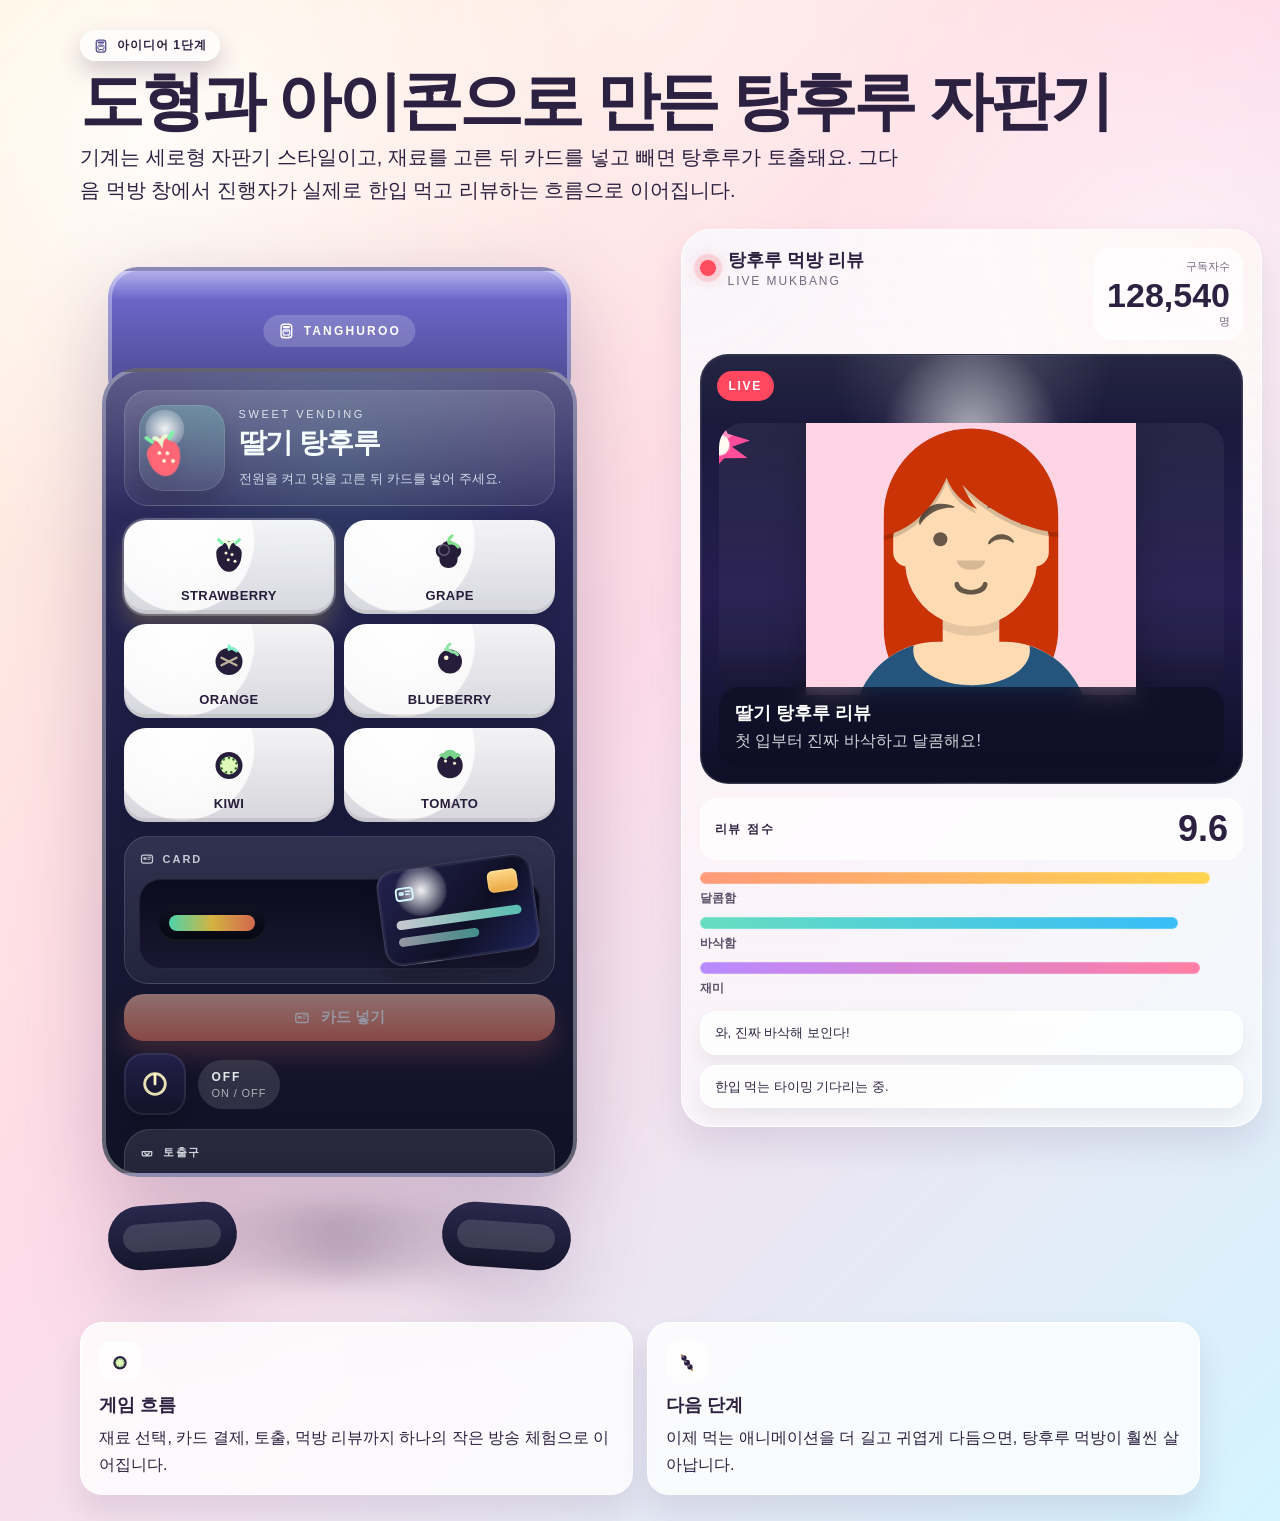
==== index.html @ e6a09541 "Initial tanghulu game" ====
<!doctype html>
<html lang="ko">
<head>
  <meta charset="utf-8" />
  <meta name="viewport" content="width=device-width, initial-scale=1" />
  <title>탕후루 자판기</title>
  <link rel="stylesheet" href="styles.css" />
</head>
<body>
  <svg class="sprite" aria-hidden="true">
    <symbol id="icon-power" viewBox="0 0 64 64">
      <circle cx="32" cy="32" r="22" fill="none" stroke="currentColor" stroke-width="6" opacity=".9"/>
      <path d="M32 11v21" fill="none" stroke="currentColor" stroke-width="6" stroke-linecap="round"/>
    </symbol>
    <symbol id="icon-card" viewBox="0 0 64 64">
      <rect x="10" y="16" width="44" height="32" rx="8" fill="none" stroke="currentColor" stroke-width="5"/>
      <rect x="17" y="25" width="14" height="10" rx="3" fill="currentColor" opacity=".9"/>
      <path d="M36 25h12M36 33h8" fill="none" stroke="currentColor" stroke-width="4" stroke-linecap="round"/>
    </symbol>
    <symbol id="icon-vending" viewBox="0 0 64 64">
      <rect x="13" y="8" width="38" height="48" rx="10" fill="none" stroke="currentColor" stroke-width="5"/>
      <rect x="19" y="14" width="26" height="8" rx="4" fill="currentColor"/>
      <rect x="20" y="28" width="24" height="18" rx="6" fill="none" stroke="currentColor" stroke-width="4"/>
      <path d="M26 33h12" stroke="currentColor" stroke-width="4" stroke-linecap="round"/>
      <circle cx="24" cy="50" r="2.5" fill="currentColor"/>
      <circle cx="40" cy="50" r="2.5" fill="currentColor"/>
    </symbol>
    <symbol id="icon-outlet" viewBox="0 0 64 64">
      <path d="M13 30h38v12a5 5 0 0 1-5 5H18a5 5 0 0 1-5-5V30z" fill="none" stroke="currentColor" stroke-width="5" stroke-linejoin="round"/>
      <path d="M23 36l9 9 9-9" fill="none" stroke="currentColor" stroke-width="5" stroke-linecap="round" stroke-linejoin="round"/>
    </symbol>
    <symbol id="icon-strawberry" viewBox="0 0 64 64">
      <path d="M23 18c2-4 6-6 9-6s7 2 9 6c4 1 8 5 8 10 0 15-8 25-17 25S15 43 15 28c0-5 4-9 8-10z" fill="currentColor"/>
      <path d="M26 12c3 1 5 3 6 6 1-3 3-5 6-6" fill="none" stroke="#eaffd6" stroke-width="4" stroke-linecap="round"/>
      <path d="M23 15l-5-5M41 15l5-5" stroke="#7ef1a8" stroke-width="4" stroke-linecap="round"/>
      <circle cx="28" cy="28" r="2" fill="#fff8d6"/>
      <circle cx="36" cy="30" r="2" fill="#fff8d6"/>
      <circle cx="31" cy="37" r="2" fill="#fff8d6"/>
      <circle cx="40" cy="39" r="2" fill="#fff8d6"/>
    </symbol>
    <symbol id="icon-grape" viewBox="0 0 64 64">
      <path d="M30 12c4 0 7 2 9 5 4 0 8 3 8 8 0 4-2 7-5 9 1 8-4 14-12 14-8 0-13-6-12-14-3-2-5-5-5-9 0-5 4-8 8-8 2-3 5-5 9-5z" fill="currentColor"/>
      <path d="M30 13c0-4 2-6 5-8" fill="none" stroke="#86e48f" stroke-width="4" stroke-linecap="round"/>
      <path d="M31 15c5-1 9 1 12 5" fill="none" stroke="#86e48f" stroke-width="4" stroke-linecap="round"/>
      <circle cx="24" cy="24" r="7" fill="none" stroke="#fff" stroke-width="2" opacity=".28"/>
    </symbol>
    <symbol id="icon-orange" viewBox="0 0 64 64">
      <circle cx="32" cy="34" r="18" fill="currentColor"/>
      <path d="M32 16c4 0 7 1 10 4" fill="none" stroke="#7ff0c8" stroke-width="4" stroke-linecap="round"/>
      <path d="M32 18v-5" stroke="#7ff0c8" stroke-width="4" stroke-linecap="round"/>
      <path d="M22 29l20 10M22 39l20-10" stroke="#fff4c6" stroke-width="3" stroke-linecap="round" opacity=".7"/>
    </symbol>
    <symbol id="icon-blueberry" viewBox="0 0 64 64">
      <circle cx="32" cy="34" r="16" fill="currentColor"/>
      <circle cx="27" cy="29" r="3" fill="#fff8da"/>
      <path d="M26 18c3 0 6 1 8 3 3 0 6 1 8 4" fill="none" stroke="#8ee3a3" stroke-width="4" stroke-linecap="round"/>
      <path d="M28 17c0-3 2-5 4-6" fill="none" stroke="#8ee3a3" stroke-width="4" stroke-linecap="round"/>
    </symbol>
    <symbol id="icon-kiwi" viewBox="0 0 64 64">
      <circle cx="32" cy="34" r="18" fill="currentColor"/>
      <circle cx="32" cy="34" r="12" fill="#dff9b8"/>
      <g fill="#2e6d2f">
        <circle cx="32" cy="24" r="1.6"/><circle cx="38" cy="26" r="1.6"/><circle cx="42" cy="31" r="1.6"/>
        <circle cx="41" cy="38" r="1.6"/><circle cx="35" cy="43" r="1.6"/><circle cx="28" cy="43" r="1.6"/>
        <circle cx="22" cy="38" r="1.6"/><circle cx="21" cy="31" r="1.6"/><circle cx="25" cy="26" r="1.6"/>
      </g>
    </symbol>
    <symbol id="icon-tomato" viewBox="0 0 64 64">
      <circle cx="32" cy="34" r="17" fill="currentColor"/>
      <path d="M32 13c3 0 6 1 8 4 3 0 5 1 7 4-4 1-7 3-9 5-2-2-4-4-6-5-2 1-4 3-6 5-2-2-5-4-9-5 2-3 4-4 7-4 2-3 5-4 8-4z" fill="#7ad38c"/>
      <circle cx="26" cy="28" r="2" fill="#fff7d8"/>
      <circle cx="38" cy="31" r="2" fill="#fff7d8"/>
    </symbol>
    <symbol id="icon-tanghulu" viewBox="0 0 64 64">
      <path d="M18 14l28 40" fill="none" stroke="#be8a47" stroke-width="5" stroke-linecap="round"/>
      <circle cx="24" cy="21" r="7" fill="currentColor"/>
      <circle cx="32" cy="34" r="8" fill="currentColor"/>
      <circle cx="40" cy="45" r="7" fill="currentColor"/>
      <circle cx="22" cy="18" r="2" fill="#fff" opacity=".7"/>
      <circle cx="29" cy="31" r="2" fill="#fff" opacity=".7"/>
      <circle cx="37" cy="42" r="2" fill="#fff" opacity=".7"/>
    </symbol>
  </svg>

  <main class="scene">
    <section class="intro">
      <div class="eyebrow"><svg><use href="#icon-vending"></use></svg><span>아이디어 1단계</span></div>
      <h1>도형과 아이콘으로 만든 탕후루 자판기</h1>
      <p class="desc">
        기계는 세로형 자판기 스타일이고, 재료를 고른 뒤 카드를 넣고 빼면 탕후루가 토출돼요.
        그다음 먹방 창에서 진행자가 실제로 한입 먹고 리뷰하는 흐름으로 이어집니다.
      </p>
    </section>

    <section class="studio-layout">
      <section class="machine-area" aria-label="탕후루 자판기">
        <div class="machine" id="machine" data-running="false">
          <div class="machine-shadow"></div>

          <div class="machine-head">
            <div class="head-badge">
              <svg class="badge-icon"><use href="#icon-vending"></use></svg>
              <span>TANGHUROO</span>
            </div>
            <div class="head-lights">
              <i></i><i></i><i></i>
            </div>
          </div>

          <div class="machine-body">
            <div class="display-card">
              <div class="display-preview" id="previewIcon" aria-hidden="true">
                <svg><use href="#icon-strawberry"></use></svg>
              </div>
              <div class="display-copy">
                <span class="display-kicker">SWEET VENDING</span>
                <strong id="selectedLabel">딸기 탕후루</strong>
                <p id="machineStatus">전원을 켜고 재료를 골라 주세요.</p>
              </div>
            </div>

            <div class="ingredient-grid" aria-label="재료 선택">
              <button class="ingredient is-active" type="button" data-ingredient="strawberry">
                <svg><use href="#icon-strawberry"></use></svg>
                <span>STRAWBERRY</span>
              </button>
              <button class="ingredient" type="button" data-ingredient="grape">
                <svg><use href="#icon-grape"></use></svg>
                <span>GRAPE</span>
              </button>
              <button class="ingredient" type="button" data-ingredient="orange">
                <svg><use href="#icon-orange"></use></svg>
                <span>ORANGE</span>
              </button>
              <button class="ingredient" type="button" data-ingredient="blueberry">
                <svg><use href="#icon-blueberry"></use></svg>
                <span>BLUEBERRY</span>
              </button>
              <button class="ingredient" type="button" data-ingredient="kiwi">
                <svg><use href="#icon-kiwi"></use></svg>
                <span>KIWI</span>
              </button>
              <button class="ingredient" type="button" data-ingredient="tomato">
                <svg><use href="#icon-tomato"></use></svg>
                <span>TOMATO</span>
              </button>
            </div>

            <div class="payment-module" id="paymentModule">
              <div class="payment-bay">
                <div class="bay-caption">
                  <svg><use href="#icon-card"></use></svg>
                  <span>CARD</span>
                </div>
                <div class="slot-shell">
                  <div class="slot-mouth"></div>
                  <div class="slot-scan"></div>
                  <div class="slot-glow"></div>
                </div>
                <div class="payment-card" id="paymentCard" aria-hidden="true">
                  <div class="card-top">
                    <svg class="card-icon"><use href="#icon-card"></use></svg>
                    <div class="chip"></div>
                  </div>
                  <div class="card-line"></div>
                  <div class="card-line short"></div>
                </div>
              </div>
              <button id="cardButton" class="card-button" type="button">
                <svg><use href="#icon-card"></use></svg>
                <span>카드 넣기</span>
              </button>
            </div>

            <div class="control-row">
              <button id="powerSwitch" class="power-switch" type="button" aria-pressed="false" aria-label="전원">
                <svg><use href="#icon-power"></use></svg>
              </button>
              <div class="power-pill">
                <span id="powerLabel">OFF</span>
                <em>ON / OFF</em>
              </div>
            </div>

            <div class="outlet-module">
              <div class="outlet-head">
                <svg><use href="#icon-outlet"></use></svg>
                <span>토출구</span>
              </div>
              <div class="outlet-mouth"></div>
              <div class="outlet-tray"></div>
              <div class="dispense-stage" id="dispenseStage"></div>
            </div>
          </div>

          <div class="machine-feet feet-left"></div>
          <div class="machine-feet feet-right"></div>
        </div>
      </section>

      <aside class="broadcast-panel" aria-label="먹방 방송 창">
        <div class="channel-top">
          <div class="channel-brand">
            <div class="channel-dot"></div>
            <div>
              <strong>탕후루 먹방 리뷰</strong>
              <span>live mukbang</span>
            </div>
          </div>
          <div class="subscriber-box">
            <span>구독자수</span>
            <strong id="subscriberCount">128,540</strong>
            <em>명</em>
          </div>
        </div>

        <div class="video-frame">
          <div class="video-badge">LIVE</div>
          <div class="video-portrait">
            <img class="host-avatar" src="host-avatar.svg" alt="귀여운 먹방 진행자 아바타" />
            <div class="host-bow" aria-hidden="true"></div>
            <div class="video-snack" id="videoSnack" aria-hidden="true"></div>
          </div>
          <div class="video-caption">
            <strong id="hostTitle">오늘은 딸기 탕후루</strong>
            <p id="hostTalk">바삭한 첫 입감부터 자세히 리뷰할게요.</p>
          </div>
        </div>

        <div class="review-panel">
          <div class="review-score">
            <span>리뷰 점수</span>
            <strong id="reviewScore">9.4</strong>
          </div>
          <div class="review-bars">
            <div class="review-bar"><i id="sweetBar"></i><span>달콤함</span></div>
            <div class="review-bar"><i id="crunchBar"></i><span>바삭함</span></div>
            <div class="review-bar"><i id="funBar"></i><span>재미</span></div>
          </div>
        </div>

        <div class="comment-stack" id="commentStack">
          <div class="comment-chip">와, 진짜 바삭해 보인다!</div>
          <div class="comment-chip">한입 먹는 타이밍 기다리는 중.</div>
        </div>
      </aside>
    </section>

    <section class="notes">
      <div class="note-card">
        <div class="note-icon"><svg><use href="#icon-kiwi"></use></svg></div>
        <strong>게임 흐름</strong>
        <p>재료 선택, 카드 결제, 토출, 먹방 리뷰까지 하나의 작은 방송 체험으로 이어집니다.</p>
      </div>
      <div class="note-card">
        <div class="note-icon"><svg><use href="#icon-tanghulu"></use></svg></div>
        <strong>다음 단계</strong>
        <p>이제 먹는 애니메이션을 더 길고 귀엽게 다듬으면, 탕후루 먹방이 훨씬 살아납니다.</p>
      </div>
    </section>
  </main>

  <script src="game.js"></script>
</body>
</html>
---- styles.css ----
:root {
  --bg-1: #fff3db;
  --bg-2: #ffdbe8;
  --bg-3: #d4f4ff;
  --ink: #2c2141;
  --glass: rgba(255, 255, 255, 0.8);
  --glass-border: rgba(255, 255, 255, 0.85);
  --machine-dark: #1d1b3f;
  --machine-mid: #4d4a91;
  --machine-light: #746fda;
  --accent: #ff6b4a;
  --mint: #4dd6b5;
  --shadow: rgba(71, 46, 93, 0.23);
}

* {
  box-sizing: border-box;
}

html,
body {
  margin: 0;
  min-height: 100%;
}

body {
  color: var(--ink);
  font-family: "Trebuchet MS", "Segoe UI", sans-serif;
  background:
    radial-gradient(circle at 12% 10%, rgba(255, 255, 255, 0.82), transparent 24%),
    radial-gradient(circle at 90% 18%, rgba(255, 255, 255, 0.56), transparent 20%),
    radial-gradient(circle at 50% 0%, rgba(255, 255, 255, 0.34), transparent 28%),
    linear-gradient(135deg, var(--bg-1), var(--bg-2) 45%, var(--bg-3));
  overflow-x: hidden;
}

.sprite {
  position: absolute;
  width: 0;
  height: 0;
  overflow: hidden;
}

.scene {
  min-height: 100vh;
  display: grid;
  gap: 22px;
  align-content: center;
  padding: 30px 18px 26px;
}

.intro,
.notes {
  width: min(1120px, 100%);
  margin: 0 auto;
}

.intro {
  display: grid;
  gap: 10px;
}

.eyebrow {
  margin: 0;
  display: inline-flex;
  align-items: center;
  gap: 8px;
  width: fit-content;
  padding: 7px 13px;
  border-radius: 999px;
  background: rgba(255, 255, 255, 0.78);
  box-shadow: 0 10px 22px var(--shadow);
  font-size: 12px;
  font-weight: 900;
  letter-spacing: 0.08em;
  text-transform: uppercase;
}

.eyebrow svg {
  width: 16px;
  height: 16px;
  color: var(--machine-mid);
}

h1 {
  margin: 0;
  font-size: clamp(34px, 5vw, 68px);
  line-height: 0.94;
  letter-spacing: -0.05em;
}

.desc {
  margin: 0;
  max-width: 52rem;
  font-size: clamp(16px, 2vw, 20px);
  line-height: 1.65;
}

.machine-area {
  width: min(1120px, 100%);
  margin: 0 auto;
  display: grid;
  place-items: center;
}

.studio-layout {
  width: min(1400px, 100%);
  margin: 0 auto;
  display: grid;
  grid-template-columns: minmax(0, 1.05fr) minmax(320px, 0.95fr);
  gap: 20px;
  align-items: start;
}

.machine {
  position: relative;
  width: min(680px, 100%);
  aspect-ratio: 9 / 15;
  filter: drop-shadow(0 28px 42px rgba(62, 35, 84, 0.24));
}

.machine-shadow {
  position: absolute;
  left: 50%;
  bottom: 2%;
  width: 74%;
  height: 7%;
  transform: translateX(-50%);
  border-radius: 50%;
  background: radial-gradient(circle, rgba(50, 29, 64, 0.28), transparent 70%);
  filter: blur(14px);
}

.machine-head {
  position: absolute;
  inset: 3.5% 14% auto;
  height: 12%;
  border-radius: 30px 30px 18px 18px;
  border: 4px solid rgba(255, 255, 255, 0.34);
  background:
    linear-gradient(180deg, rgba(255, 255, 255, 0.44), transparent 24%),
    linear-gradient(180deg, var(--machine-light), var(--machine-mid));
}

.head-badge {
  position: absolute;
  left: 50%;
  top: 50%;
  display: inline-flex;
  align-items: center;
  gap: 8px;
  transform: translate(-50%, -50%);
  padding: 7px 14px;
  border-radius: 999px;
  background: rgba(255, 255, 255, 0.18);
  color: white;
  font-size: 12px;
  font-weight: 900;
  letter-spacing: 0.18em;
}

.badge-icon {
  width: 18px;
  height: 18px;
}

.head-lights {
  position: absolute;
  left: 28%;
  right: 28%;
  bottom: -10px;
  display: grid;
  grid-template-columns: repeat(3, 1fr);
  gap: 8px;
}

.head-lights i {
  height: 12px;
  border-radius: 999px;
  background: linear-gradient(180deg, #fff, #ffe07f);
  box-shadow: 0 0 18px rgba(255, 219, 126, 0.92);
}

.machine-body {
  position: absolute;
  inset: 13% 13% 11.5%;
  border-radius: 36px;
  padding: 18px;
  border: 4px solid rgba(255, 255, 255, 0.34);
  background:
    linear-gradient(180deg, rgba(255, 255, 255, 0.18), transparent 18%),
    linear-gradient(180deg, #2d2b66, #171835 68%, #101126);
  overflow: hidden;
  isolation: isolate;
}

.machine-body::before {
  content: "";
  position: absolute;
  inset: 0;
  background:
    radial-gradient(circle at 50% 10%, rgba(99, 255, 211, 0.1), transparent 26%),
    linear-gradient(180deg, rgba(255, 255, 255, 0.06), transparent 24%);
  z-index: 0;
}

.machine-body > * {
  position: relative;
  z-index: 1;
}

.display-card {
  display: grid;
  grid-template-columns: 86px minmax(0, 1fr);
  gap: 14px;
  align-items: center;
  margin-bottom: 14px;
  padding: 14px;
  border-radius: 24px;
  border: 1px solid rgba(255, 255, 255, 0.14);
  background: linear-gradient(180deg, rgba(255, 255, 255, 0.14), rgba(255, 255, 255, 0.06));
  color: #f5fdff;
}

.display-preview {
  width: 86px;
  height: 86px;
  border-radius: 24px;
  position: relative;
  overflow: hidden;
  display: grid;
  place-items: center;
  background:
    radial-gradient(circle at 30% 28%, rgba(255, 255, 255, 0.92), rgba(255, 255, 255, 0.22) 22%, transparent 23%),
    linear-gradient(180deg, rgba(129, 255, 216, 0.24), rgba(255, 255, 255, 0.08));
  box-shadow:
    inset 0 0 0 1px rgba(255, 255, 255, 0.12),
    0 10px 20px rgba(0, 0, 0, 0.14);
}

.display-preview svg {
  width: 58px;
  height: 58px;
  color: #fff4c5;
}

.display-copy {
  min-width: 0;
}

.display-kicker {
  display: block;
  font-size: 11px;
  letter-spacing: 0.24em;
  text-transform: uppercase;
  opacity: 0.82;
}

.display-copy strong {
  display: block;
  margin-top: 4px;
  font-size: clamp(18px, 2.2vw, 30px);
  letter-spacing: -0.04em;
}

.display-copy p {
  margin: 7px 0 0;
  font-size: 13px;
  line-height: 1.55;
  color: rgba(236, 247, 255, 0.82);
}

.ingredient-grid {
  display: grid;
  grid-template-columns: repeat(2, minmax(0, 1fr));
  gap: 10px;
}

.ingredient {
  border: 0;
  border-radius: 22px;
  padding: 12px 12px 11px;
  background:
    radial-gradient(circle at 28% 22%, rgba(255, 255, 255, 0.96), rgba(255, 255, 255, 0.84) 42%, transparent 43%),
    linear-gradient(180deg, rgba(255, 255, 255, 0.95), rgba(255, 255, 255, 0.82));
  color: #261d3a;
  box-shadow:
    inset 0 -4px 0 rgba(0, 0, 0, 0.08),
    0 10px 18px rgba(0, 0, 0, 0.12);
  cursor: pointer;
  transition: transform 0.18s ease, filter 0.18s ease, box-shadow 0.18s ease;
  display: grid;
  justify-items: center;
  gap: 8px;
}

.ingredient svg {
  width: 48px;
  height: 48px;
}

.ingredient span {
  font-size: 13px;
  font-weight: 900;
  letter-spacing: 0.03em;
}

.ingredient:hover {
  transform: translateY(-2px);
  filter: brightness(1.02);
}

.ingredient:active {
  transform: translateY(1px) scale(0.99);
}

.ingredient.is-active {
  box-shadow:
    inset 0 -4px 0 rgba(0, 0, 0, 0.08),
    0 0 0 2px rgba(255, 255, 255, 0.24),
    0 14px 22px rgba(255, 219, 79, 0.22);
}

.payment-module {
  margin-top: 14px;
  display: grid;
  gap: 10px;
}

.payment-bay {
  position: relative;
  padding: 14px;
  border-radius: 24px;
  border: 1px solid rgba(255, 255, 255, 0.13);
  background: linear-gradient(180deg, rgba(255, 255, 255, 0.1), rgba(255, 255, 255, 0.06));
  overflow: hidden;
}

.bay-caption {
  display: inline-flex;
  align-items: center;
  gap: 8px;
  padding: 0 0 12px;
  color: rgba(245, 251, 255, 0.76);
  font-size: 11px;
  font-weight: 900;
  letter-spacing: 0.18em;
}

.bay-caption svg {
  width: 16px;
  height: 16px;
}

.slot-shell {
  position: relative;
  min-height: 90px;
  border-radius: 22px;
  background: linear-gradient(180deg, rgba(7, 8, 24, 0.9), rgba(24, 22, 49, 0.95));
  box-shadow: inset 0 0 0 1px rgba(255, 255, 255, 0.08);
  overflow: hidden;
}

.slot-mouth {
  position: absolute;
  left: 20px;
  top: 50%;
  width: 106px;
  height: 38px;
  transform: translateY(-50%);
  border-radius: 16px;
  background: linear-gradient(180deg, #101223, #05060f);
  box-shadow: inset 0 -4px 0 rgba(255, 255, 255, 0.06);
}

.slot-mouth::before {
  content: "";
  position: absolute;
  inset: 10px 10px 12px;
  border-radius: 999px;
  background: linear-gradient(90deg, #5bffcb, #ffd84a, #ff7b5c);
  opacity: 0.82;
}

.slot-scan {
  position: absolute;
  left: 20px;
  top: 50%;
  width: 106px;
  height: 38px;
  transform: translateY(-50%);
  border-radius: 16px;
  opacity: 0;
}

.slot-scan::before {
  content: "";
  position: absolute;
  left: 8px;
  top: -20px;
  width: 90px;
  height: 74px;
  border-radius: 18px;
  background: linear-gradient(180deg, rgba(255, 255, 255, 0), rgba(116, 255, 214, 0.45), rgba(255, 255, 255, 0));
  filter: blur(2px);
}

.slot-glow {
  position: absolute;
  inset: 0;
  background: radial-gradient(circle at 24% 50%, rgba(104, 255, 211, 0.18), transparent 34%);
  opacity: 0;
}

.payment-card {
  position: absolute;
  right: 18px;
  top: 50%;
  width: 156px;
  height: 96px;
  transform: translate(0, -50%) rotate(-8deg);
  border-radius: 18px;
  padding: 12px 14px;
  background:
    radial-gradient(circle at 28% 24%, rgba(255, 255, 255, 0.94), rgba(255, 255, 255, 0.18) 18%, transparent 20%),
    linear-gradient(135deg, #24224f 0%, #0f1026 60%, #20255a 100%);
  border: 1px solid rgba(255, 255, 255, 0.16);
  box-shadow:
    0 18px 24px rgba(0, 0, 0, 0.2),
    inset 0 0 0 2px rgba(255, 255, 255, 0.06);
}

.card-top {
  display: flex;
  align-items: center;
  justify-content: space-between;
}

.card-icon {
  width: 24px;
  height: 24px;
  color: #d6f9ff;
}

.chip {
  width: 30px;
  height: 22px;
  border-radius: 6px;
  background:
    linear-gradient(180deg, #ffd889, #e8a63f);
  box-shadow:
    inset 0 0 0 2px rgba(255, 255, 255, 0.12),
    0 4px 10px rgba(0, 0, 0, 0.18);
}

.card-line {
  margin-top: 14px;
  height: 9px;
  border-radius: 999px;
  background: linear-gradient(90deg, rgba(255, 255, 255, 0.76), rgba(112, 255, 223, 0.72));
}

.card-line.short {
  width: 64%;
  margin-top: 8px;
  opacity: 0.72;
}

.payment-module.is-inserting .payment-card {
  animation: cardInsert 0.72s cubic-bezier(0.2, 0.85, 0.2, 1) forwards;
}

.payment-module.is-ejecting .payment-card {
  animation: cardEject 0.72s cubic-bezier(0.2, 0.85, 0.2, 1) forwards;
}

.payment-module.is-in-slot .payment-card {
  transform: translate(-142px, -50%) rotate(0deg);
}

.payment-module.is-scanning .slot-scan {
  opacity: 1;
  animation: scanSweep 0.9s linear infinite;
}

.payment-module.is-scanning .slot-glow,
.payment-module.is-approved .slot-glow {
  opacity: 1;
}

.payment-module.is-approved .slot-glow {
  animation: glowPulse 1s ease-in-out infinite alternate;
}

.card-button {
  border: 0;
  border-radius: 20px;
  padding: 14px 16px;
  background: linear-gradient(180deg, #ffb69b, #ff6d4b);
  color: white;
  font-size: 15px;
  font-weight: 900;
  box-shadow: 0 14px 24px rgba(255, 108, 76, 0.34);
  cursor: pointer;
  display: inline-flex;
  align-items: center;
  justify-content: center;
  gap: 10px;
}

.card-button svg {
  width: 18px;
  height: 18px;
}

.card-button:disabled {
  cursor: not-allowed;
  opacity: 0.55;
  filter: grayscale(0.2);
}

.control-row {
  margin-top: 12px;
  display: flex;
  align-items: center;
  gap: 12px;
}

.power-switch {
  width: 62px;
  height: 62px;
  border: 0;
  border-radius: 20px;
  display: grid;
  place-items: center;
  background: linear-gradient(180deg, #23204b, #111326);
  box-shadow:
    inset 0 0 0 2px rgba(255, 255, 255, 0.08),
    0 12px 22px rgba(0, 0, 0, 0.2);
  color: #fff5c3;
  cursor: pointer;
}

.power-switch svg {
  width: 30px;
  height: 30px;
}

.power-switch.is-on {
  background: linear-gradient(180deg, #46cfb1, #1e9e77);
}

.power-pill {
  display: grid;
  gap: 3px;
  padding: 10px 14px;
  border-radius: 999px;
  background: rgba(255, 255, 255, 0.12);
  color: rgba(255, 255, 255, 0.88);
}

.power-pill span {
  font-size: 12px;
  font-weight: 900;
  letter-spacing: 0.16em;
}

.power-pill em {
  font-style: normal;
  font-size: 11px;
  opacity: 0.7;
  letter-spacing: 0.08em;
}

.outlet-module {
  position: relative;
  margin-top: 14px;
  padding: 14px;
  border-radius: 26px;
  border: 1px solid rgba(255, 255, 255, 0.13);
  background: linear-gradient(180deg, rgba(255, 255, 255, 0.1), rgba(255, 255, 255, 0.05));
  overflow: visible;
}

.outlet-head {
  display: inline-flex;
  align-items: center;
  gap: 8px;
  color: rgba(245, 251, 255, 0.82);
  font-size: 11px;
  font-weight: 900;
  letter-spacing: 0.18em;
}

.outlet-head svg {
  width: 16px;
  height: 16px;
}

.outlet-mouth {
  position: relative;
  margin-top: 10px;
  height: 62px;
  border-radius: 18px;
  background: linear-gradient(180deg, #222247, #111224);
  box-shadow: inset 0 -4px 0 rgba(255, 255, 255, 0.07);
}

.outlet-mouth::before {
  content: "";
  position: absolute;
  left: 50%;
  top: 50%;
  width: 58%;
  height: 18px;
  transform: translate(-50%, -50%);
  border-radius: 999px;
  background: linear-gradient(90deg, #66ffdc, #ffd54c, #ff7b5f);
  opacity: 0.86;
}

.outlet-tray {
  position: relative;
  margin: -3px auto 0;
  width: 74%;
  height: 28px;
  border-radius: 0 0 24px 24px;
  background: linear-gradient(180deg, #6761be, #32366e);
  border: 4px solid rgba(255, 255, 255, 0.18);
}

.dispense-stage {
  position: absolute;
  left: 50%;
  bottom: 12px;
  width: 320px;
  height: 220px;
  transform: translateX(-50%);
  pointer-events: none;
  overflow: visible;
}

.tanghulu-item {
  position: absolute;
  left: 50%;
  bottom: 0;
  width: 220px;
  height: 320px;
  transform: translateX(-50%) translateY(120px) scale(0.92);
  opacity: 0;
  transition: transform 0.72s cubic-bezier(0.16, 1, 0.3, 1), opacity 0.35s ease;
  filter: drop-shadow(0 16px 20px rgba(0, 0, 0, 0.18));
}

.tanghulu-item.is-visible {
  transform: translateX(-50%) translateY(0) scale(1);
  opacity: 1;
}

.tanghulu-item.is-snacked {
  animation: tanghuluSnack 1.2s ease-in forwards;
}

.tanghulu-stick {
  position: absolute;
  left: 50%;
  top: 24px;
  bottom: 18px;
  width: 14px;
  border-radius: 999px;
  transform: translateX(-50%);
  transform-origin: center center;
  background:
    linear-gradient(180deg, #f0cf9b 0%, #d8a25f 20%, #f0ce92 52%, #ba7b40 100%);
  box-shadow: inset 0 0 0 2px rgba(255, 255, 255, 0.08);
}

.tanghulu-stick::after {
  content: "";
  position: absolute;
  left: 2px;
  right: 2px;
  top: 10%;
  height: 18%;
  border-radius: 999px;
  background: linear-gradient(180deg, rgba(255, 255, 255, 0.28), transparent);
}

.tanghulu-glass {
  position: absolute;
  inset: 0;
  border-radius: 32px;
  background:
    radial-gradient(circle at 30% 18%, rgba(255, 255, 255, 0.82), transparent 22%),
    linear-gradient(180deg, rgba(255, 255, 255, 0.22), transparent 20%, rgba(255, 255, 255, 0.06) 48%, rgba(255, 255, 255, 0.14) 100%);
  mix-blend-mode: screen;
  pointer-events: none;
}

.tanghulu-fruit {
  position: absolute;
  width: var(--size, 52px);
  aspect-ratio: 1;
  left: var(--x, 50%);
  top: var(--y, 60%);
  transform: translate(-50%, -50%) rotate(var(--tilt, 0deg));
  border-radius: 50%;
  background:
    radial-gradient(circle at 28% 26%, rgba(255, 255, 255, 0.9), rgba(255, 255, 255, 0.18) 18%, transparent 19%),
    linear-gradient(180deg, var(--fruit-light), var(--fruit-main) 58%, var(--fruit-deep));
  box-shadow:
    inset -8px -10px 0 rgba(0, 0, 0, 0.08),
    0 8px 14px rgba(0, 0, 0, 0.12);
}

.tanghulu-fruit::before {
  content: "";
  position: absolute;
  inset: 4px;
  border-radius: inherit;
  border: 2px solid rgba(255, 255, 255, 0.16);
}

.tanghulu-fruit::after {
  content: "";
  position: absolute;
  left: 18%;
  top: 14%;
  width: 18%;
  height: 18%;
  border-radius: 50%;
  background: rgba(255, 255, 255, 0.72);
}

.tanghulu-drip {
  position: absolute;
  width: 10px;
  border-radius: 999px;
  background: linear-gradient(180deg, rgba(255, 221, 108, 0.96), rgba(255, 121, 86, 0.92));
  opacity: 0.9;
}

.tanghulu-drip.one {
  left: 104px;
  top: 128px;
  width: 12px;
  height: 32px;
  transform: rotate(0deg);
}

.tanghulu-drip.two {
  left: 136px;
  top: 116px;
  width: 10px;
  height: 42px;
}

.tanghulu-spark {
  position: absolute;
  width: 12px;
  height: 12px;
  border-radius: 50%;
  background: rgba(255, 255, 255, 0.76);
  box-shadow: 0 0 18px rgba(255, 234, 154, 0.82);
}

.tanghulu-spark.a { left: 94px; top: 54px; }
.tanghulu-spark.b { left: 170px; top: 84px; }

.machine-feet {
  position: absolute;
  bottom: 3%;
  width: 20%;
  height: 6%;
  border-radius: 999px;
  background: linear-gradient(180deg, #2a284c, #15162d);
}

.machine-feet::before {
  content: "";
  position: absolute;
  inset: 28% 12%;
  border-radius: 999px;
  background: rgba(255, 255, 255, 0.14);
}

.feet-left {
  left: 14%;
  transform: rotate(-4deg);
}

.feet-right {
  right: 14%;
  transform: rotate(4deg);
}

.notes {
  display: grid;
  grid-template-columns: repeat(2, minmax(0, 1fr));
  gap: 14px;
}

.broadcast-panel {
  position: relative;
  border-radius: 30px;
  padding: 18px;
  background:
    linear-gradient(180deg, rgba(255, 255, 255, 0.74), rgba(255, 255, 255, 0.58)),
    radial-gradient(circle at top right, rgba(255, 128, 96, 0.2), transparent 28%),
    radial-gradient(circle at top left, rgba(94, 168, 255, 0.18), transparent 24%);
  border: 1px solid rgba(255, 255, 255, 0.82);
  box-shadow: 0 18px 34px rgba(82, 54, 104, 0.12);
  backdrop-filter: blur(12px);
  overflow: hidden;
}

.channel-top {
  display: flex;
  align-items: flex-start;
  justify-content: space-between;
  gap: 14px;
  margin-bottom: 14px;
}

.channel-brand {
  display: flex;
  align-items: center;
  gap: 12px;
}

.channel-dot {
  width: 16px;
  height: 16px;
  border-radius: 50%;
  background: #ff4d5f;
  box-shadow: 0 0 0 6px rgba(255, 77, 95, 0.16), 0 0 18px rgba(255, 77, 95, 0.44);
}

.channel-brand strong,
.channel-brand span {
  display: block;
}

.channel-brand strong {
  font-size: 18px;
  margin-bottom: 2px;
}

.channel-brand span {
  font-size: 12px;
  text-transform: uppercase;
  letter-spacing: 0.16em;
  color: rgba(44, 33, 65, 0.66);
}

.subscriber-box {
  text-align: right;
  padding: 10px 12px;
  border-radius: 18px;
  background: rgba(255, 255, 255, 0.7);
  border: 1px solid rgba(255, 255, 255, 0.8);
}

.subscriber-box span,
.subscriber-box em {
  display: block;
  font-style: normal;
  font-size: 11px;
  color: rgba(44, 33, 65, 0.68);
}

.subscriber-box strong {
  display: block;
  font-size: clamp(24px, 3vw, 34px);
  line-height: 1;
  margin: 4px 0 2px;
}

.video-frame {
  position: relative;
  border-radius: 28px;
  overflow: hidden;
  min-height: 430px;
  background:
    radial-gradient(circle at 50% 18%, rgba(255, 255, 255, 0.6), transparent 20%),
    linear-gradient(180deg, #171835, #251d4f 56%, #0e0f26);
  border: 1px solid rgba(255, 255, 255, 0.14);
  box-shadow: inset 0 0 0 1px rgba(255, 255, 255, 0.06);
}

.video-frame::before {
  content: "";
  position: absolute;
  inset: 0;
  background:
    linear-gradient(180deg, rgba(255, 255, 255, 0.06), transparent 16%),
    radial-gradient(circle at 50% 0%, rgba(255, 255, 255, 0.2), transparent 28%);
}

.video-badge {
  position: absolute;
  left: 16px;
  top: 16px;
  z-index: 2;
  padding: 8px 12px;
  border-radius: 999px;
  background: #ff475f;
  color: white;
  font-size: 12px;
  font-weight: 900;
  letter-spacing: 0.14em;
}

.video-portrait {
  position: absolute;
  inset: 68px 18px 88px;
  border-radius: 24px;
  overflow: hidden;
  background:
    radial-gradient(circle at 50% 18%, rgba(255, 255, 255, 0.1), transparent 18%),
    linear-gradient(180deg, rgba(255, 255, 255, 0.06), rgba(255, 255, 255, 0.02));
}

.host-avatar {
  position: absolute;
  left: 50%;
  top: 50%;
  width: min(84%, 360px);
  height: auto;
  max-height: 330px;
  transform: translate(-50%, -46%);
  object-fit: contain;
  z-index: 1;
  filter: drop-shadow(0 18px 18px rgba(0, 0, 0, 0.22));
  pointer-events: none;
}

.host-avatar > * {
  position: absolute;
  left: 50%;
  transform: translateX(-50%);
}

.host-hair {
  top: 18px;
  width: 200px;
  height: 170px;
  z-index: 1;
  border-radius: 52% 52% 44% 44%;
  background:
    radial-gradient(circle at 50% 10%, rgba(255, 255, 255, 0.14), transparent 22%),
    linear-gradient(180deg, #4f3571, #261739);
  clip-path: polygon(10% 14%, 22% 4%, 38% 0, 62% 0, 78% 4%, 90% 14%, 100% 36%, 92% 72%, 76% 100%, 24% 100%, 8% 72%, 0 36%);
}

.host-bow {
  top: 18px;
  left: 66%;
  width: 60px;
  height: 44px;
  z-index: 4;
  transform: translateX(-50%) rotate(8deg);
  background:
    radial-gradient(circle at 50% 50%, #fffbf2 0 10px, transparent 11px),
    linear-gradient(135deg, #ff90c0 0 50%, #ff4d9b 50% 100%);
  clip-path: polygon(50% 0, 62% 22%, 100% 30%, 72% 50%, 100% 70%, 62% 78%, 50% 100%, 38% 78%, 0 70%, 28% 50%, 0 30%, 38% 22%);
  filter: drop-shadow(0 4px 8px rgba(255, 77, 155, 0.35));
}

.host-face {
  top: 58px;
  width: 154px;
  height: 158px;
  z-index: 2;
  border-radius: 48% 48% 44% 44%;
  background:
    radial-gradient(circle at 35% 32%, #ffe7db 0 17%, #ffd6c2 42%, #f2b69c 100%);
  box-shadow: inset 0 -10px 0 rgba(0, 0, 0, 0.05);
}

.host-eye {
  top: 62px;
  width: 18px;
  height: 18px;
  z-index: 5;
  border-radius: 50%;
  background: #1d1730;
  box-shadow:
    0 0 0 5px rgba(255, 255, 255, 0.18) inset,
    0 0 0 3px rgba(255, 255, 255, 0.08);
}

.host-eye::after {
  content: "";
  position: absolute;
  left: 4px;
  top: 4px;
  width: 5px;
  height: 5px;
  border-radius: 50%;
  background: rgba(255, 255, 255, 0.9);
}

.host-eye.left { left: 32%; }
.host-eye.right { left: 68%; }

.host-cheek {
  top: 88px;
  width: 28px;
  height: 16px;
  z-index: 5;
  border-radius: 50%;
  background: rgba(255, 140, 170, 0.22);
  filter: blur(1px);
}

.host-cheek.left { left: 25%; }
.host-cheek.right { left: 75%; }

.host-mouth {
  top: 98px;
  width: 36px;
  height: 18px;
  z-index: 6;
  border-radius: 0 0 20px 20px;
  border-bottom: 5px solid #8e3a50;
  background: transparent;
  transform: translateX(-50%) scaleY(0.75);
  left: 50%;
}

.host-body {
  bottom: 12px;
  width: 240px;
  height: 170px;
  z-index: 0;
  border-radius: 52px 52px 28px 28px;
  background:
    linear-gradient(180deg, #ffb35c, #ff7d5b 72%);
  box-shadow: inset 0 -12px 0 rgba(0, 0, 0, 0.07);
}

.host-body::before {
  content: "";
  position: absolute;
  left: 50%;
  top: 18px;
  width: 104px;
  height: 76px;
  transform: translateX(-50%);
  border-radius: 32px 32px 22px 22px;
  background: linear-gradient(180deg, #fff6ea, #ffd8b0);
}

.host-hand {
  bottom: 88px;
  width: 82px;
  height: 28px;
  z-index: 3;
  border-radius: 999px;
  background: linear-gradient(180deg, #ffe0d4, #f6bda7);
  transform-origin: center;
}

.host-hand.left {
  left: 20%;
  transform: rotate(-26deg);
}

.host-hand.right {
  left: 80%;
  transform: rotate(28deg);
}

.video-snack {
  position: absolute;
  left: 50%;
  top: 64%;
  width: 220px;
  height: 320px;
  transform: translate(-50%, 28%) scale(0.42);
  opacity: 0;
  pointer-events: none;
  transform-origin: 50% 50%;
  will-change: transform, opacity;
  z-index: 2;
}

.video-snack .tanghulu-item {
  left: 50%;
  bottom: 0;
  width: 220px;
  height: 320px;
  transform: translateX(-50%) translateY(0) scale(0.58);
  opacity: 1;
  transition: none;
}

.video-snack.is-chewing .tanghulu-item {
  animation: snackChew 0.42s ease-in-out infinite alternate;
}

.video-snack.is-showing {
  opacity: 1;
  animation: snackAppear 4.8s cubic-bezier(0.2, 0.8, 0.2, 1) forwards;
}

.video-portrait::after {
  content: "";
  position: absolute;
  inset: auto 0 0;
  height: 48px;
  background: linear-gradient(180deg, transparent, rgba(0, 0, 0, 0.18));
  pointer-events: none;
}

.video-caption {
  position: absolute;
  left: 18px;
  right: 18px;
  bottom: 16px;
  z-index: 2;
  padding: 14px 16px;
  border-radius: 20px;
  background: rgba(15, 16, 37, 0.72);
  color: white;
  backdrop-filter: blur(10px);
}

.video-caption strong {
  display: block;
  font-size: 18px;
  margin-bottom: 4px;
}

.video-caption p {
  margin: 0;
  color: rgba(255, 255, 255, 0.82);
  line-height: 1.5;
}

.review-panel {
  display: grid;
  gap: 12px;
  margin-top: 14px;
}

.review-score {
  display: flex;
  align-items: center;
  justify-content: space-between;
  gap: 12px;
  padding: 12px 14px;
  border-radius: 18px;
  background: rgba(255, 255, 255, 0.72);
  border: 1px solid rgba(255, 255, 255, 0.78);
}

.review-score span {
  font-size: 12px;
  font-weight: 800;
  letter-spacing: 0.14em;
  text-transform: uppercase;
}

.review-score strong {
  font-size: clamp(26px, 3vw, 36px);
  line-height: 1;
}

.review-bars {
  display: grid;
  gap: 10px;
}

.review-bar {
  display: grid;
  gap: 6px;
  color: rgba(44, 33, 65, 0.78);
  font-size: 12px;
  font-weight: 800;
}

.review-bar i {
  display: block;
  height: 12px;
  border-radius: 999px;
  background: linear-gradient(90deg, #ff9a7a, #ffd44f);
  box-shadow: inset 0 0 0 1px rgba(255, 255, 255, 0.2);
  width: 50%;
}

.review-bar:nth-child(2) i {
  background: linear-gradient(90deg, #67ddc0, #38bdf8);
  width: 72%;
}

.review-bar:nth-child(3) i {
  background: linear-gradient(90deg, #b78aff, #ff7fa4);
  width: 60%;
}

.comment-stack {
  display: grid;
  gap: 10px;
  margin-top: 14px;
}

.comment-chip {
  padding: 11px 14px;
  border-radius: 16px;
  background: rgba(255, 255, 255, 0.8);
  border: 1px solid rgba(255, 255, 255, 0.82);
  box-shadow: 0 10px 18px rgba(0, 0, 0, 0.06);
  font-size: 13px;
  line-height: 1.5;
}

.broadcast-panel.is-reacting .video-frame {
  animation: videoPulse 0.6s ease;
}

.broadcast-panel.is-reacting .host-avatar {
  animation: hostChewBob 4.8s ease-in-out forwards;
}

.broadcast-panel.is-reacting .video-snack {
  animation: snackBiteLong 4.8s cubic-bezier(0.18, 0.78, 0.2, 1) forwards;
}

.broadcast-panel.is-reacting .host-mouth {
  animation: mouthChew 0.42s ease-in-out infinite alternate;
}

.broadcast-panel.is-reacting .host-cheek {
  animation: cheekPuff 0.7s ease-in-out infinite alternate;
}

.broadcast-panel.is-reacting .subscriber-box strong {
  animation: countPop 0.6s ease;
}

.broadcast-panel.is-reacting .comment-chip:first-child {
  animation: commentSlide 0.55s ease;
}

@keyframes videoPulse {
  0% {
    transform: scale(1);
  }
  45% {
    transform: scale(1.01);
  }
  100% {
    transform: scale(1);
  }
}

@keyframes countPop {
  0% {
    transform: scale(1);
  }
  50% {
    transform: scale(1.06);
  }
  100% {
    transform: scale(1);
  }
}

@keyframes commentSlide {
  0% {
    transform: translateY(6px);
    opacity: 0.2;
  }
  100% {
    transform: translateY(0);
    opacity: 1;
  }
}

@keyframes hostNod {
  0% {
    transform: translate(-50%, -46%) scale(1.02);
  }
  35% {
    transform: translate(-50%, -40%) scale(1.04) rotate(-2deg);
  }
  70% {
    transform: translate(-50%, -48%) scale(1.03) rotate(1deg);
  }
  100% {
    transform: translate(-50%, -46%) scale(1.02);
  }
}

@keyframes hostChewBob {
  0% {
    transform: translate(-50%, -46%) scale(1);
  }
  12% {
    transform: translate(-50%, -43%) scale(1.02) rotate(-1deg);
  }
  32% {
    transform: translate(-50%, -47%) scale(1.01) rotate(1deg);
  }
  52% {
    transform: translate(-50%, -44%) scale(1.03) rotate(-1deg);
  }
  72% {
    transform: translate(-50%, -48%) scale(1.01) rotate(1deg);
  }
  100% {
    transform: translate(-50%, -46%) scale(1);
  }
}

@keyframes snackAppear {
  0% {
    opacity: 0;
    transform: translate(-50%, 46%) scale(0.42) rotate(-8deg);
  }
  12% {
    opacity: 1;
    transform: translate(-50%, 24%) scale(0.56) rotate(-4deg);
  }
  28% {
    opacity: 1;
    transform: translate(-50%, 6%) scale(0.74) rotate(-1deg);
  }
  44% {
    opacity: 1;
    transform: translate(-50%, -8%) scale(0.9) rotate(1deg);
  }
  60% {
    opacity: 1;
    transform: translate(-50%, -14%) scale(0.94) rotate(2deg);
  }
  76% {
    opacity: 1;
    transform: translate(-50%, -22%) scale(0.82) rotate(-2deg);
  }
  90% {
    opacity: 0.92;
    transform: translate(-50%, -30%) scale(0.56) rotate(-5deg);
  }
  100% {
    opacity: 0;
    transform: translate(-50%, -38%) scale(0.28) rotate(-8deg);
  }
}

@keyframes snackBiteLong {
  0% {
    opacity: 0;
    transform: translate(-50%, 44%) scale(0.42) rotate(-6deg);
  }
  10% {
    opacity: 1;
    transform: translate(-50%, 26%) scale(0.56) rotate(-2deg);
  }
  24% {
    opacity: 1;
    transform: translate(-50%, 10%) scale(0.76) rotate(0deg);
  }
  40% {
    opacity: 1;
    transform: translate(-50%, -6%) scale(0.9) rotate(2deg);
  }
  58% {
    opacity: 1;
    transform: translate(-50%, -18%) scale(0.94) rotate(1deg);
  }
  74% {
    opacity: 1;
    transform: translate(-50%, -30%) scale(0.78) rotate(-3deg);
  }
  90% {
    opacity: 0.9;
    transform: translate(-50%, -40%) scale(0.5) rotate(-6deg);
  }
  100% {
    opacity: 0;
    transform: translate(-50%, -48%) scale(0.34) rotate(-10deg);
  }
}

@keyframes mouthChew {
  0% {
    height: 14px;
    border-bottom-width: 4px;
    transform: translateX(-50%) scaleY(0.72);
  }
  50% {
    height: 28px;
    border-bottom-width: 6px;
    transform: translateX(-50%) scaleY(1.08);
  }
  100% {
    height: 16px;
    border-bottom-width: 4px;
    transform: translateX(-50%) scaleY(0.8);
  }
}

@keyframes cheekPuff {
  0% {
    transform: translateX(-50%) scale(1);
    opacity: 0.18;
  }
  50% {
    transform: translateX(-50%) scale(1.12);
    opacity: 0.3;
  }
  100% {
    transform: translateX(-50%) scale(1);
    opacity: 0.18;
  }
}

@keyframes snackChew {
  0% {
    transform: translateX(-50%) translateY(0) scale(0.58) rotate(-1deg);
  }
  100% {
    transform: translateX(-50%) translateY(6px) scale(0.54) rotate(1deg);
  }
}

@keyframes tanghuluSnack {
  0% {
    transform: translateX(-50%) translateY(0) scale(1);
    opacity: 1;
  }
  28% {
    transform: translateX(-50%) translateY(-4px) scale(0.99);
    opacity: 1;
  }
  58% {
    transform: translateX(-50%) translateY(6px) scale(0.96);
    opacity: 1;
  }
  100% {
    transform: translateX(-50%) translateY(18px) scale(0.86);
    opacity: 0.4;
  }
}

.note-card {
  padding: 18px 18px 16px;
  border-radius: 22px;
  border: 1px solid var(--glass-border);
  background: var(--glass);
  box-shadow: 0 18px 30px rgba(82, 54, 104, 0.12);
  backdrop-filter: blur(10px);
}

.note-card strong {
  display: block;
  margin-bottom: 8px;
  font-size: 18px;
}

.note-card p {
  margin: 0;
  line-height: 1.65;
}

.note-icon {
  width: 42px;
  height: 42px;
  display: grid;
  place-items: center;
  border-radius: 14px;
  margin-bottom: 10px;
  background: linear-gradient(180deg, rgba(255, 255, 255, 0.8), rgba(255, 255, 255, 0.55));
}

.note-icon svg {
  width: 24px;
  height: 24px;
}

.machine[data-running="true"] .head-lights i,
.machine[data-running="true"] .head-badge {
  animation: badgePulse 1.1s ease-in-out infinite alternate;
}

.machine[data-running="true"] .display-preview {
  box-shadow:
    inset 0 0 0 1px rgba(255, 255, 255, 0.12),
    0 0 0 2px rgba(255, 255, 255, 0.04),
    0 0 28px rgba(105, 255, 212, 0.1);
}

.machine[data-running="true"] .slot-mouth::before {
  animation: slotGlow 1.2s ease-in-out infinite alternate;
}

.machine[data-running="true"] .ingredient.is-active {
  animation: activeBounce 1.1s ease-in-out infinite alternate;
}

.machine[data-running="true"] .outlet-mouth::before {
  animation: outletGlow 1.3s ease-in-out infinite alternate;
}

@keyframes badgePulse {
  from {
    transform: translateY(0);
    opacity: 0.75;
  }
  to {
    transform: translateY(-1px);
    opacity: 1;
  }
}

@keyframes slotGlow {
  from {
    opacity: 0.45;
    transform: scaleX(0.97);
  }
  to {
    opacity: 1;
    transform: scaleX(1.03);
  }
}

@keyframes outletGlow {
  from {
    opacity: 0.6;
  }
  to {
    opacity: 1;
  }
}

@keyframes activeBounce {
  from {
    transform: translateY(0);
  }
  to {
    transform: translateY(-3px);
  }
}

@keyframes scanSweep {
  0% {
    transform: translateY(-50%) translateX(-14px);
    opacity: 0;
  }
  20% {
    opacity: 1;
  }
  80% {
    opacity: 1;
  }
  100% {
    transform: translateY(-50%) translateX(120px);
    opacity: 0;
  }
}

@keyframes glowPulse {
  from {
    opacity: 0.55;
    transform: scale(0.98);
  }
  to {
    opacity: 1;
    transform: scale(1.03);
  }
}

@keyframes cardInsert {
  0% {
    transform: translate(0, -50%) rotate(-8deg);
  }
  45% {
    transform: translate(-90px, -50%) rotate(-2deg);
  }
  100% {
    transform: translate(-142px, -50%) rotate(0deg);
  }
}

@keyframes cardEject {
  0% {
    transform: translate(-142px, -50%) rotate(0deg);
  }
  55% {
    transform: translate(-78px, -50%) rotate(4deg);
  }
  100% {
    transform: translate(0, -50%) rotate(-8deg);
  }
}

@media (max-width: 900px) {
  .studio-layout {
    grid-template-columns: 1fr;
  }

  .broadcast-panel {
    order: 2;
  }

  .machine-area {
    order: 1;
  }

  .notes {
    grid-template-columns: 1fr;
  }

  .machine {
    aspect-ratio: 9 / 16;
  }
}

@media (max-width: 640px) {
  .scene {
    padding-inline: 12px;
  }

  .channel-top {
    flex-direction: column;
  }

  .video-frame {
    min-height: 380px;
  }

  .display-card {
    grid-template-columns: 72px minmax(0, 1fr);
  }

  .display-preview {
    width: 72px;
    height: 72px;
    border-radius: 20px;
  }

  .display-preview svg {
    width: 48px;
    height: 48px;
  }

  .ingredient-grid {
    gap: 8px;
  }

  .ingredient {
    padding: 10px 10px 9px;
    border-radius: 18px;
  }

  .ingredient svg {
    width: 42px;
    height: 42px;
  }

  .slot-mouth,
  .slot-scan {
    width: 96px;
  }

  .payment-card {
    width: 146px;
    right: 14px;
  }

  .payment-module.is-in-slot .payment-card {
    transform: translate(-132px, -50%) rotate(0deg);
  }

  @keyframes cardInsert {
    0% {
      transform: translate(0, -50%) rotate(-8deg);
    }
    45% {
      transform: translate(-82px, -50%) rotate(-2deg);
    }
    100% {
      transform: translate(-132px, -50%) rotate(0deg);
    }
  }

  @keyframes cardEject {
    0% {
      transform: translate(-132px, -50%) rotate(0deg);
    }
    55% {
      transform: translate(-72px, -50%) rotate(4deg);
    }
    100% {
      transform: translate(0, -50%) rotate(-8deg);
    }
  }
}
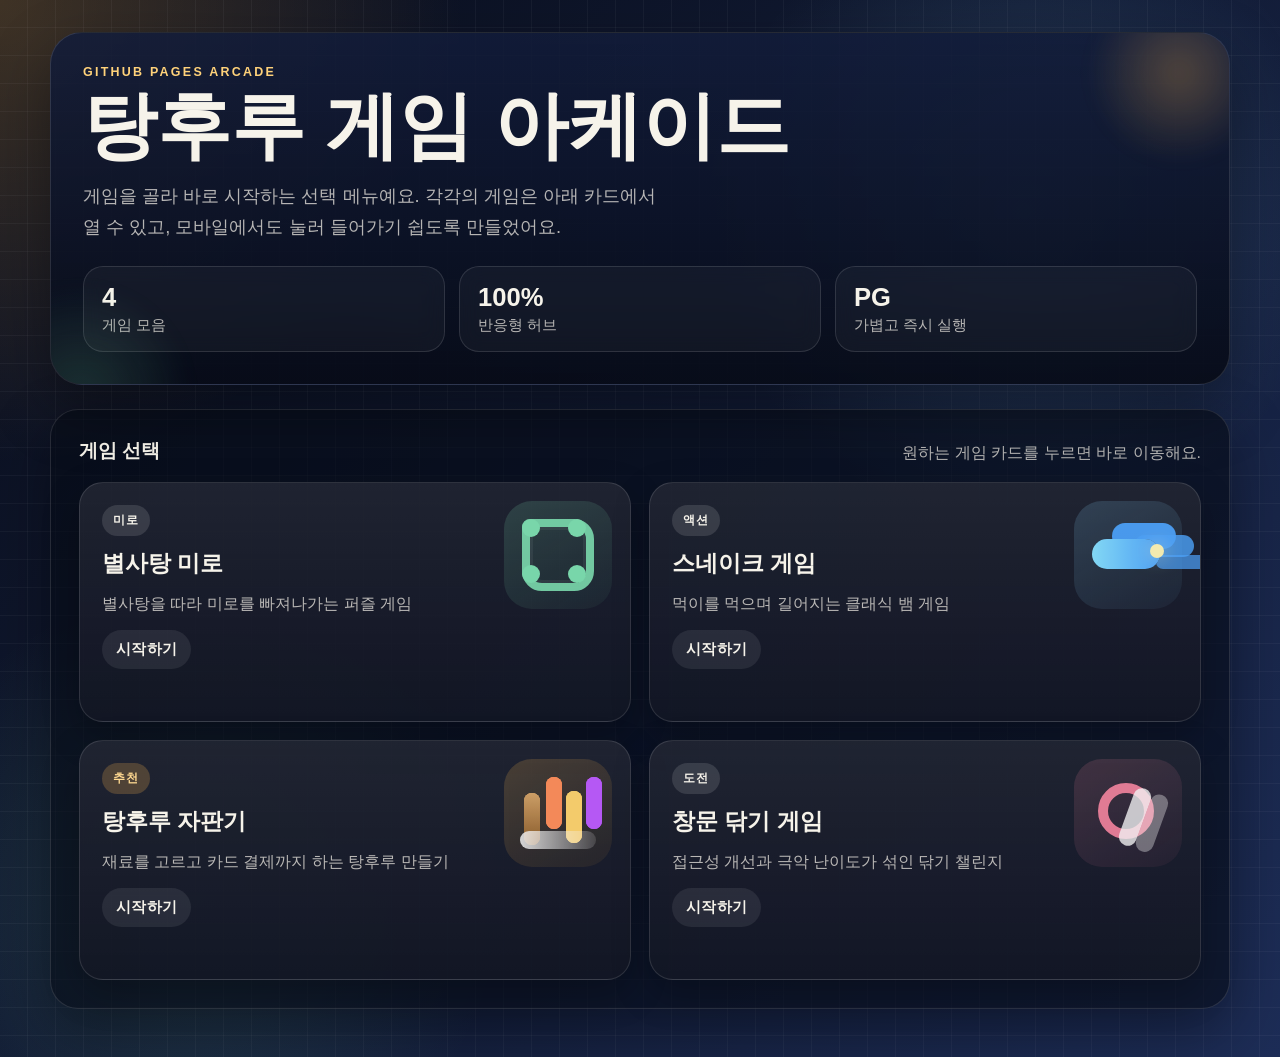
==== commit e5f01948: "Add arcade menu hub" ====
--- a/index.html
+++ b/index.html
@@ -1,265 +1,94 @@
-<!doctype html>
+<!DOCTYPE html>
 <html lang="ko">
-<head>
-  <meta charset="utf-8" />
-  <meta name="viewport" content="width=device-width, initial-scale=1" />
-  <title>탕후루 자판기</title>
-  <link rel="stylesheet" href="styles.css" />
-</head>
-<body>
-  <svg class="sprite" aria-hidden="true">
-    <symbol id="icon-power" viewBox="0 0 64 64">
-      <circle cx="32" cy="32" r="22" fill="none" stroke="currentColor" stroke-width="6" opacity=".9"/>
-      <path d="M32 11v21" fill="none" stroke="currentColor" stroke-width="6" stroke-linecap="round"/>
-    </symbol>
-    <symbol id="icon-card" viewBox="0 0 64 64">
-      <rect x="10" y="16" width="44" height="32" rx="8" fill="none" stroke="currentColor" stroke-width="5"/>
-      <rect x="17" y="25" width="14" height="10" rx="3" fill="currentColor" opacity=".9"/>
-      <path d="M36 25h12M36 33h8" fill="none" stroke="currentColor" stroke-width="4" stroke-linecap="round"/>
-    </symbol>
-    <symbol id="icon-vending" viewBox="0 0 64 64">
-      <rect x="13" y="8" width="38" height="48" rx="10" fill="none" stroke="currentColor" stroke-width="5"/>
-      <rect x="19" y="14" width="26" height="8" rx="4" fill="currentColor"/>
-      <rect x="20" y="28" width="24" height="18" rx="6" fill="none" stroke="currentColor" stroke-width="4"/>
-      <path d="M26 33h12" stroke="currentColor" stroke-width="4" stroke-linecap="round"/>
-      <circle cx="24" cy="50" r="2.5" fill="currentColor"/>
-      <circle cx="40" cy="50" r="2.5" fill="currentColor"/>
-    </symbol>
-    <symbol id="icon-outlet" viewBox="0 0 64 64">
-      <path d="M13 30h38v12a5 5 0 0 1-5 5H18a5 5 0 0 1-5-5V30z" fill="none" stroke="currentColor" stroke-width="5" stroke-linejoin="round"/>
-      <path d="M23 36l9 9 9-9" fill="none" stroke="currentColor" stroke-width="5" stroke-linecap="round" stroke-linejoin="round"/>
-    </symbol>
-    <symbol id="icon-strawberry" viewBox="0 0 64 64">
-      <path d="M23 18c2-4 6-6 9-6s7 2 9 6c4 1 8 5 8 10 0 15-8 25-17 25S15 43 15 28c0-5 4-9 8-10z" fill="currentColor"/>
-      <path d="M26 12c3 1 5 3 6 6 1-3 3-5 6-6" fill="none" stroke="#eaffd6" stroke-width="4" stroke-linecap="round"/>
-      <path d="M23 15l-5-5M41 15l5-5" stroke="#7ef1a8" stroke-width="4" stroke-linecap="round"/>
-      <circle cx="28" cy="28" r="2" fill="#fff8d6"/>
-      <circle cx="36" cy="30" r="2" fill="#fff8d6"/>
-      <circle cx="31" cy="37" r="2" fill="#fff8d6"/>
-      <circle cx="40" cy="39" r="2" fill="#fff8d6"/>
-    </symbol>
-    <symbol id="icon-grape" viewBox="0 0 64 64">
-      <path d="M30 12c4 0 7 2 9 5 4 0 8 3 8 8 0 4-2 7-5 9 1 8-4 14-12 14-8 0-13-6-12-14-3-2-5-5-5-9 0-5 4-8 8-8 2-3 5-5 9-5z" fill="currentColor"/>
-      <path d="M30 13c0-4 2-6 5-8" fill="none" stroke="#86e48f" stroke-width="4" stroke-linecap="round"/>
-      <path d="M31 15c5-1 9 1 12 5" fill="none" stroke="#86e48f" stroke-width="4" stroke-linecap="round"/>
-      <circle cx="24" cy="24" r="7" fill="none" stroke="#fff" stroke-width="2" opacity=".28"/>
-    </symbol>
-    <symbol id="icon-orange" viewBox="0 0 64 64">
-      <circle cx="32" cy="34" r="18" fill="currentColor"/>
-      <path d="M32 16c4 0 7 1 10 4" fill="none" stroke="#7ff0c8" stroke-width="4" stroke-linecap="round"/>
-      <path d="M32 18v-5" stroke="#7ff0c8" stroke-width="4" stroke-linecap="round"/>
-      <path d="M22 29l20 10M22 39l20-10" stroke="#fff4c6" stroke-width="3" stroke-linecap="round" opacity=".7"/>
-    </symbol>
-    <symbol id="icon-blueberry" viewBox="0 0 64 64">
-      <circle cx="32" cy="34" r="16" fill="currentColor"/>
-      <circle cx="27" cy="29" r="3" fill="#fff8da"/>
-      <path d="M26 18c3 0 6 1 8 3 3 0 6 1 8 4" fill="none" stroke="#8ee3a3" stroke-width="4" stroke-linecap="round"/>
-      <path d="M28 17c0-3 2-5 4-6" fill="none" stroke="#8ee3a3" stroke-width="4" stroke-linecap="round"/>
-    </symbol>
-    <symbol id="icon-kiwi" viewBox="0 0 64 64">
-      <circle cx="32" cy="34" r="18" fill="currentColor"/>
-      <circle cx="32" cy="34" r="12" fill="#dff9b8"/>
-      <g fill="#2e6d2f">
-        <circle cx="32" cy="24" r="1.6"/><circle cx="38" cy="26" r="1.6"/><circle cx="42" cy="31" r="1.6"/>
-        <circle cx="41" cy="38" r="1.6"/><circle cx="35" cy="43" r="1.6"/><circle cx="28" cy="43" r="1.6"/>
-        <circle cx="22" cy="38" r="1.6"/><circle cx="21" cy="31" r="1.6"/><circle cx="25" cy="26" r="1.6"/>
-      </g>
-    </symbol>
-    <symbol id="icon-tomato" viewBox="0 0 64 64">
-      <circle cx="32" cy="34" r="17" fill="currentColor"/>
-      <path d="M32 13c3 0 6 1 8 4 3 0 5 1 7 4-4 1-7 3-9 5-2-2-4-4-6-5-2 1-4 3-6 5-2-2-5-4-9-5 2-3 4-4 7-4 2-3 5-4 8-4z" fill="#7ad38c"/>
-      <circle cx="26" cy="28" r="2" fill="#fff7d8"/>
-      <circle cx="38" cy="31" r="2" fill="#fff7d8"/>
-    </symbol>
-    <symbol id="icon-tanghulu" viewBox="0 0 64 64">
-      <path d="M18 14l28 40" fill="none" stroke="#be8a47" stroke-width="5" stroke-linecap="round"/>
-      <circle cx="24" cy="21" r="7" fill="currentColor"/>
-      <circle cx="32" cy="34" r="8" fill="currentColor"/>
-      <circle cx="40" cy="45" r="7" fill="currentColor"/>
-      <circle cx="22" cy="18" r="2" fill="#fff" opacity=".7"/>
-      <circle cx="29" cy="31" r="2" fill="#fff" opacity=".7"/>
-      <circle cx="37" cy="42" r="2" fill="#fff" opacity=".7"/>
-    </symbol>
-  </svg>
+  <head>
+    <meta charset="UTF-8" />
+    <meta name="viewport" content="width=device-width, initial-scale=1.0" />
+    <title>탕후루 게임 아케이드</title>
+    <meta
+      name="description"
+      content="별사탕 미로, 스네이크, 탕후루 자판기, 창문 닦기 게임을 한곳에서 고르는 아케이드 허브"
+    />
+    <link rel="stylesheet" href="./styles.css" />
+  </head>
+  <body>
+    <main class="shell">
+      <section class="hero">
+        <p class="eyebrow">GitHub Pages Arcade</p>
+        <h1>탕후루 게임 아케이드</h1>
+        <p class="lead">
+          게임을 골라 바로 시작하는 선택 메뉴예요. 각각의 게임은 아래 카드에서
+          열 수 있고, 모바일에서도 눌러 들어가기 쉽도록 만들었어요.
+        </p>
 
-  <main class="scene">
-    <section class="intro">
-      <div class="eyebrow"><svg><use href="#icon-vending"></use></svg><span>아이디어 1단계</span></div>
-      <h1>도형과 아이콘으로 만든 탕후루 자판기</h1>
-      <p class="desc">
-        기계는 세로형 자판기 스타일이고, 재료를 고른 뒤 카드를 넣고 빼면 탕후루가 토출돼요.
-        그다음 먹방 창에서 진행자가 실제로 한입 먹고 리뷰하는 흐름으로 이어집니다.
-      </p>
-    </section>
-
-    <section class="studio-layout">
-      <section class="machine-area" aria-label="탕후루 자판기">
-        <div class="machine" id="machine" data-running="false">
-          <div class="machine-shadow"></div>
-
-          <div class="machine-head">
-            <div class="head-badge">
-              <svg class="badge-icon"><use href="#icon-vending"></use></svg>
-              <span>TANGHUROO</span>
-            </div>
-            <div class="head-lights">
-              <i></i><i></i><i></i>
-            </div>
+        <div class="hero-stats" aria-label="게임 수 요약">
+          <div class="stat-card">
+            <span class="stat-value">4</span>
+            <span class="stat-label">게임 모음</span>
           </div>
-
-          <div class="machine-body">
-            <div class="display-card">
-              <div class="display-preview" id="previewIcon" aria-hidden="true">
-                <svg><use href="#icon-strawberry"></use></svg>
-              </div>
-              <div class="display-copy">
-                <span class="display-kicker">SWEET VENDING</span>
-                <strong id="selectedLabel">딸기 탕후루</strong>
-                <p id="machineStatus">전원을 켜고 재료를 골라 주세요.</p>
-              </div>
-            </div>
-
-            <div class="ingredient-grid" aria-label="재료 선택">
-              <button class="ingredient is-active" type="button" data-ingredient="strawberry">
-                <svg><use href="#icon-strawberry"></use></svg>
-                <span>STRAWBERRY</span>
-              </button>
-              <button class="ingredient" type="button" data-ingredient="grape">
-                <svg><use href="#icon-grape"></use></svg>
-                <span>GRAPE</span>
-              </button>
-              <button class="ingredient" type="button" data-ingredient="orange">
-                <svg><use href="#icon-orange"></use></svg>
-                <span>ORANGE</span>
-              </button>
-              <button class="ingredient" type="button" data-ingredient="blueberry">
-                <svg><use href="#icon-blueberry"></use></svg>
-                <span>BLUEBERRY</span>
-              </button>
-              <button class="ingredient" type="button" data-ingredient="kiwi">
-                <svg><use href="#icon-kiwi"></use></svg>
-                <span>KIWI</span>
-              </button>
-              <button class="ingredient" type="button" data-ingredient="tomato">
-                <svg><use href="#icon-tomato"></use></svg>
-                <span>TOMATO</span>
-              </button>
-            </div>
-
-            <div class="payment-module" id="paymentModule">
-              <div class="payment-bay">
-                <div class="bay-caption">
-                  <svg><use href="#icon-card"></use></svg>
-                  <span>CARD</span>
-                </div>
-                <div class="slot-shell">
-                  <div class="slot-mouth"></div>
-                  <div class="slot-scan"></div>
-                  <div class="slot-glow"></div>
-                </div>
-                <div class="payment-card" id="paymentCard" aria-hidden="true">
-                  <div class="card-top">
-                    <svg class="card-icon"><use href="#icon-card"></use></svg>
-                    <div class="chip"></div>
-                  </div>
-                  <div class="card-line"></div>
-                  <div class="card-line short"></div>
-                </div>
-              </div>
-              <button id="cardButton" class="card-button" type="button">
-                <svg><use href="#icon-card"></use></svg>
-                <span>카드 넣기</span>
-              </button>
-            </div>
-
-            <div class="control-row">
-              <button id="powerSwitch" class="power-switch" type="button" aria-pressed="false" aria-label="전원">
-                <svg><use href="#icon-power"></use></svg>
-              </button>
-              <div class="power-pill">
-                <span id="powerLabel">OFF</span>
-                <em>ON / OFF</em>
-              </div>
-            </div>
-
-            <div class="outlet-module">
-              <div class="outlet-head">
-                <svg><use href="#icon-outlet"></use></svg>
-                <span>토출구</span>
-              </div>
-              <div class="outlet-mouth"></div>
-              <div class="outlet-tray"></div>
-              <div class="dispense-stage" id="dispenseStage"></div>
-            </div>
+          <div class="stat-card">
+            <span class="stat-value">100%</span>
+            <span class="stat-label">반응형 허브</span>
           </div>
-
-          <div class="machine-feet feet-left"></div>
-          <div class="machine-feet feet-right"></div>
+          <div class="stat-card">
+            <span class="stat-value">PG</span>
+            <span class="stat-label">가볍고 즉시 실행</span>
+          </div>
         </div>
       </section>
 
-      <aside class="broadcast-panel" aria-label="먹방 방송 창">
-        <div class="channel-top">
-          <div class="channel-brand">
-            <div class="channel-dot"></div>
-            <div>
-              <strong>탕후루 먹방 리뷰</strong>
-              <span>live mukbang</span>
-            </div>
-          </div>
-          <div class="subscriber-box">
-            <span>구독자수</span>
-            <strong id="subscriberCount">128,540</strong>
-            <em>명</em>
-          </div>
+      <section class="menu" aria-labelledby="menu-title">
+        <div class="menu-head">
+          <h2 id="menu-title">게임 선택</h2>
+          <p>원하는 게임 카드를 누르면 바로 이동해요.</p>
         </div>
 
-        <div class="video-frame">
-          <div class="video-badge">LIVE</div>
-          <div class="video-portrait">
-            <img class="host-avatar" src="host-avatar.svg" alt="귀여운 먹방 진행자 아바타" />
-            <div class="host-bow" aria-hidden="true"></div>
-            <div class="video-snack" id="videoSnack" aria-hidden="true"></div>
-          </div>
-          <div class="video-caption">
-            <strong id="hostTitle">오늘은 딸기 탕후루</strong>
-            <p id="hostTalk">바삭한 첫 입감부터 자세히 리뷰할게요.</p>
-          </div>
+        <div class="game-grid">
+          <a class="game-card maze" href="./maze/" aria-label="별사탕 미로 열기">
+            <div class="game-badge">미로</div>
+            <div class="game-icon" aria-hidden="true">
+              <span></span>
+              <span></span>
+              <span></span>
+            </div>
+            <h3>별사탕 미로</h3>
+            <p>별사탕을 따라 미로를 빠져나가는 퍼즐 게임</p>
+            <strong>시작하기</strong>
+          </a>
+
+          <a class="game-card snake" href="./snake/" aria-label="스네이크 게임 열기">
+            <div class="game-badge">액션</div>
+            <div class="game-icon snake-icon" aria-hidden="true">
+              <span></span>
+            </div>
+            <h3>스네이크 게임</h3>
+            <p>먹이를 먹으며 길어지는 클래식 뱀 게임</p>
+            <strong>시작하기</strong>
+          </a>
+
+          <a class="game-card tang" href="./tang/" aria-label="탕후루 자판기 열기">
+            <div class="game-badge featured">추천</div>
+            <div class="game-icon tang-icon" aria-hidden="true">
+              <span></span>
+              <span></span>
+              <span></span>
+            </div>
+            <h3>탕후루 자판기</h3>
+            <p>재료를 고르고 카드 결제까지 하는 탕후루 만들기</p>
+            <strong>시작하기</strong>
+          </a>
+
+          <a class="game-card wash" href="./wash/" aria-label="창문 닦기 게임 열기">
+            <div class="game-badge">도전</div>
+            <div class="game-icon wash-icon" aria-hidden="true">
+              <span></span>
+              <span></span>
+            </div>
+            <h3>창문 닦기 게임</h3>
+            <p>접근성 개선과 극악 난이도가 섞인 닦기 챌린지</p>
+            <strong>시작하기</strong>
+          </a>
         </div>
-
-        <div class="review-panel">
-          <div class="review-score">
-            <span>리뷰 점수</span>
-            <strong id="reviewScore">9.4</strong>
-          </div>
-          <div class="review-bars">
-            <div class="review-bar"><i id="sweetBar"></i><span>달콤함</span></div>
-            <div class="review-bar"><i id="crunchBar"></i><span>바삭함</span></div>
-            <div class="review-bar"><i id="funBar"></i><span>재미</span></div>
-          </div>
-        </div>
-
-        <div class="comment-stack" id="commentStack">
-          <div class="comment-chip">와, 진짜 바삭해 보인다!</div>
-          <div class="comment-chip">한입 먹는 타이밍 기다리는 중.</div>
-        </div>
-      </aside>
-    </section>
-
-    <section class="notes">
-      <div class="note-card">
-        <div class="note-icon"><svg><use href="#icon-kiwi"></use></svg></div>
-        <strong>게임 흐름</strong>
-        <p>재료 선택, 카드 결제, 토출, 먹방 리뷰까지 하나의 작은 방송 체험으로 이어집니다.</p>
-      </div>
-      <div class="note-card">
-        <div class="note-icon"><svg><use href="#icon-tanghulu"></use></svg></div>
-        <strong>다음 단계</strong>
-        <p>이제 먹는 애니메이션을 더 길고 귀엽게 다듬으면, 탕후루 먹방이 훨씬 살아납니다.</p>
-      </div>
-    </section>
-  </main>
-
-  <script src="game.js"></script>
-</body>
+      </section>
+    </main>
+  </body>
 </html>
--- a/styles.css
+++ b/styles.css
@@ -1,1701 +1,392 @@
 :root {
-  --bg-1: #fff3db;
-  --bg-2: #ffdbe8;
-  --bg-3: #d4f4ff;
-  --ink: #2c2141;
-  --glass: rgba(255, 255, 255, 0.8);
-  --glass-border: rgba(255, 255, 255, 0.85);
-  --machine-dark: #1d1b3f;
-  --machine-mid: #4d4a91;
-  --machine-light: #746fda;
-  --accent: #ff6b4a;
-  --mint: #4dd6b5;
-  --shadow: rgba(71, 46, 93, 0.23);
+  color-scheme: dark;
+  --bg-1: #090d1a;
+  --bg-2: #111a33;
+  --bg-3: #1d2d57;
+  --text: #f6f3ea;
+  --muted: rgba(246, 243, 234, 0.72);
+  --panel: rgba(11, 18, 39, 0.76);
+  --panel-border: rgba(255, 255, 255, 0.12);
+  --shadow: 0 24px 60px rgba(0, 0, 0, 0.38);
+  --maze: #7ee0b1;
+  --snake: #8cd7ff;
+  --tang: #ffb84d;
+  --wash: #ff8aa5;
 }
 
 * {
   box-sizing: border-box;
 }
 
-html,
+html {
+  min-height: 100%;
+  background:
+    radial-gradient(circle at top left, rgba(255, 184, 77, 0.22), transparent 28%),
+    radial-gradient(circle at 80% 20%, rgba(140, 215, 255, 0.18), transparent 24%),
+    radial-gradient(circle at 15% 85%, rgba(126, 224, 177, 0.16), transparent 22%),
+    linear-gradient(135deg, var(--bg-1), var(--bg-2) 44%, var(--bg-3));
+}
+
 body {
   margin: 0;
-  min-height: 100%;
-}
-
-body {
-  color: var(--ink);
-  font-family: "Trebuchet MS", "Segoe UI", sans-serif;
+  min-height: 100vh;
+  font-family: "Apple SD Gothic Neo", "Noto Sans KR", "Malgun Gothic", sans-serif;
+  color: var(--text);
   background:
-    radial-gradient(circle at 12% 10%, rgba(255, 255, 255, 0.82), transparent 24%),
-    radial-gradient(circle at 90% 18%, rgba(255, 255, 255, 0.56), transparent 20%),
-    radial-gradient(circle at 50% 0%, rgba(255, 255, 255, 0.34), transparent 28%),
-    linear-gradient(135deg, var(--bg-1), var(--bg-2) 45%, var(--bg-3));
-  overflow-x: hidden;
-}
-
-.sprite {
+    linear-gradient(transparent 95%, rgba(255, 255, 255, 0.04) 96%),
+    linear-gradient(90deg, transparent 95%, rgba(255, 255, 255, 0.04) 96%);
+  background-size: 28px 28px;
+}
+
+a {
+  color: inherit;
+  text-decoration: none;
+}
+
+.shell {
+  width: min(1180px, calc(100% - 32px));
+  margin: 0 auto;
+  padding: 32px 0 48px;
+}
+
+.hero {
+  position: relative;
+  overflow: hidden;
+  padding: 32px;
+  border: 1px solid var(--panel-border);
+  border-radius: 32px;
+  background: linear-gradient(180deg, rgba(18, 28, 58, 0.86), rgba(7, 11, 23, 0.92));
+  box-shadow: var(--shadow);
+}
+
+.hero::before,
+.hero::after {
+  content: "";
   position: absolute;
-  width: 0;
-  height: 0;
+  border-radius: 999px;
+  filter: blur(12px);
+  opacity: 0.65;
+  pointer-events: none;
+}
+
+.hero::before {
+  width: 180px;
+  height: 180px;
+  right: -40px;
+  top: -50px;
+  background: radial-gradient(circle, rgba(255, 184, 77, 0.42), transparent 70%);
+}
+
+.hero::after {
+  width: 220px;
+  height: 220px;
+  left: -80px;
+  bottom: -120px;
+  background: radial-gradient(circle, rgba(126, 224, 177, 0.28), transparent 72%);
+}
+
+.eyebrow {
+  margin: 0 0 12px;
+  letter-spacing: 0.18em;
+  text-transform: uppercase;
+  color: #ffd27a;
+  font-size: 0.78rem;
+  font-weight: 700;
+}
+
+.hero h1 {
+  margin: 0;
+  font-size: clamp(2.3rem, 6vw, 4.6rem);
+  line-height: 0.96;
+}
+
+.lead {
+  max-width: 58ch;
+  margin: 18px 0 0;
+  color: var(--muted);
+  font-size: clamp(1rem, 2.2vw, 1.15rem);
+  line-height: 1.7;
+}
+
+.hero-stats {
+  display: grid;
+  grid-template-columns: repeat(3, minmax(0, 1fr));
+  gap: 14px;
+  margin-top: 24px;
+}
+
+.stat-card {
+  padding: 16px 18px;
+  border: 1px solid var(--panel-border);
+  border-radius: 20px;
+  background: rgba(255, 255, 255, 0.04);
+  backdrop-filter: blur(10px);
+}
+
+.stat-value {
+  display: block;
+  font-size: 1.6rem;
+  font-weight: 800;
+}
+
+.stat-label {
+  display: block;
+  margin-top: 4px;
+  color: var(--muted);
+  font-size: 0.92rem;
+}
+
+.menu {
+  margin-top: 24px;
+  padding: 28px;
+  border: 1px solid var(--panel-border);
+  border-radius: 28px;
+  background: rgba(8, 12, 24, 0.62);
+  box-shadow: var(--shadow);
+}
+
+.menu-head {
+  display: flex;
+  justify-content: space-between;
+  align-items: end;
+  gap: 16px;
+  margin-bottom: 18px;
+}
+
+.menu-head h2 {
+  margin: 0;
+  font-size: 1.2rem;
+}
+
+.menu-head p {
+  margin: 0;
+  color: var(--muted);
+}
+
+.game-grid {
+  display: grid;
+  grid-template-columns: repeat(2, minmax(0, 1fr));
+  gap: 18px;
+}
+
+.game-card {
+  position: relative;
+  display: grid;
+  gap: 12px;
+  align-content: start;
+  min-height: 240px;
+  padding: 22px;
+  border-radius: 24px;
+  border: 1px solid var(--panel-border);
+  background:
+    linear-gradient(180deg, rgba(255, 255, 255, 0.09), rgba(255, 255, 255, 0.03)),
+    rgba(10, 14, 29, 0.82);
+  box-shadow: 0 14px 36px rgba(0, 0, 0, 0.26);
   overflow: hidden;
-}
-
-.scene {
-  min-height: 100vh;
-  display: grid;
-  gap: 22px;
-  align-content: center;
-  padding: 30px 18px 26px;
-}
-
-.intro,
-.notes {
-  width: min(1120px, 100%);
-  margin: 0 auto;
-}
-
-.intro {
-  display: grid;
-  gap: 10px;
-}
-
-.eyebrow {
-  margin: 0;
-  display: inline-flex;
-  align-items: center;
-  gap: 8px;
+  transition:
+    transform 180ms ease,
+    border-color 180ms ease,
+    box-shadow 180ms ease;
+}
+
+.game-card:hover,
+.game-card:focus-visible {
+  transform: translateY(-4px) scale(1.01);
+  border-color: rgba(255, 255, 255, 0.22);
+  box-shadow: 0 18px 48px rgba(0, 0, 0, 0.34);
+  outline: none;
+}
+
+.game-card h3 {
+  margin: 0;
+  font-size: 1.45rem;
+}
+
+.game-card p {
+  margin: 0;
+  color: var(--muted);
+  line-height: 1.65;
+}
+
+.game-card strong {
+  margin-top: auto;
   width: fit-content;
-  padding: 7px 13px;
-  border-radius: 999px;
-  background: rgba(255, 255, 255, 0.78);
-  box-shadow: 0 10px 22px var(--shadow);
-  font-size: 12px;
-  font-weight: 900;
-  letter-spacing: 0.08em;
+  padding: 10px 14px;
+  border-radius: 999px;
+  font-size: 0.92rem;
+  letter-spacing: 0.02em;
+  background: rgba(255, 255, 255, 0.08);
+}
+
+.game-badge {
+  width: fit-content;
+  padding: 7px 11px;
+  border-radius: 999px;
+  font-size: 0.78rem;
+  font-weight: 700;
+  letter-spacing: 0.06em;
   text-transform: uppercase;
-}
-
-.eyebrow svg {
-  width: 16px;
-  height: 16px;
-  color: var(--machine-mid);
-}
-
-h1 {
-  margin: 0;
-  font-size: clamp(34px, 5vw, 68px);
-  line-height: 0.94;
-  letter-spacing: -0.05em;
-}
-
-.desc {
-  margin: 0;
-  max-width: 52rem;
-  font-size: clamp(16px, 2vw, 20px);
-  line-height: 1.65;
-}
-
-.machine-area {
-  width: min(1120px, 100%);
-  margin: 0 auto;
-  display: grid;
-  place-items: center;
-}
-
-.studio-layout {
-  width: min(1400px, 100%);
-  margin: 0 auto;
-  display: grid;
-  grid-template-columns: minmax(0, 1.05fr) minmax(320px, 0.95fr);
-  gap: 20px;
-  align-items: start;
-}
-
-.machine {
-  position: relative;
-  width: min(680px, 100%);
-  aspect-ratio: 9 / 15;
-  filter: drop-shadow(0 28px 42px rgba(62, 35, 84, 0.24));
-}
-
-.machine-shadow {
+  background: rgba(255, 255, 255, 0.12);
+}
+
+.game-badge.featured {
+  background: rgba(255, 184, 77, 0.22);
+  color: #ffd991;
+}
+
+.game-icon {
   position: absolute;
-  left: 50%;
-  bottom: 2%;
-  width: 74%;
-  height: 7%;
-  transform: translateX(-50%);
-  border-radius: 50%;
-  background: radial-gradient(circle, rgba(50, 29, 64, 0.28), transparent 70%);
-  filter: blur(14px);
-}
-
-.machine-head {
+  right: 18px;
+  top: 18px;
+  width: 108px;
+  height: 108px;
+  border-radius: 28px;
+  opacity: 0.95;
+}
+
+.game-icon::before,
+.game-icon::after,
+.game-icon span {
+  content: "";
   position: absolute;
-  inset: 3.5% 14% auto;
-  height: 12%;
-  border-radius: 30px 30px 18px 18px;
-  border: 4px solid rgba(255, 255, 255, 0.34);
-  background:
-    linear-gradient(180deg, rgba(255, 255, 255, 0.44), transparent 24%),
-    linear-gradient(180deg, var(--machine-light), var(--machine-mid));
-}
-
-.head-badge {
-  position: absolute;
-  left: 50%;
-  top: 50%;
-  display: inline-flex;
-  align-items: center;
-  gap: 8px;
-  transform: translate(-50%, -50%);
-  padding: 7px 14px;
-  border-radius: 999px;
-  background: rgba(255, 255, 255, 0.18);
-  color: white;
-  font-size: 12px;
-  font-weight: 900;
-  letter-spacing: 0.18em;
-}
-
-.badge-icon {
+}
+
+.maze .game-icon {
+  background: linear-gradient(145deg, rgba(126, 224, 177, 0.18), rgba(126, 224, 177, 0.05));
+}
+
+.maze .game-icon::before {
+  inset: 18px;
+  border: 8px solid rgba(126, 224, 177, 0.92);
+  border-radius: 20px;
+  border-top-left-radius: 8px;
+  box-shadow: inset 0 0 0 3px rgba(255, 255, 255, 0.06);
+}
+
+.maze .game-icon::after {
   width: 18px;
   height: 18px;
-}
-
-.head-lights {
-  position: absolute;
-  left: 28%;
-  right: 28%;
-  bottom: -10px;
-  display: grid;
-  grid-template-columns: repeat(3, 1fr);
-  gap: 8px;
-}
-
-.head-lights i {
-  height: 12px;
-  border-radius: 999px;
-  background: linear-gradient(180deg, #fff, #ffe07f);
-  box-shadow: 0 0 18px rgba(255, 219, 126, 0.92);
-}
-
-.machine-body {
-  position: absolute;
-  inset: 13% 13% 11.5%;
-  border-radius: 36px;
-  padding: 18px;
-  border: 4px solid rgba(255, 255, 255, 0.34);
-  background:
-    linear-gradient(180deg, rgba(255, 255, 255, 0.18), transparent 18%),
-    linear-gradient(180deg, #2d2b66, #171835 68%, #101126);
-  overflow: hidden;
-  isolation: isolate;
-}
-
-.machine-body::before {
-  content: "";
-  position: absolute;
-  inset: 0;
-  background:
-    radial-gradient(circle at 50% 10%, rgba(99, 255, 211, 0.1), transparent 26%),
-    linear-gradient(180deg, rgba(255, 255, 255, 0.06), transparent 24%);
-  z-index: 0;
-}
-
-.machine-body > * {
-  position: relative;
-  z-index: 1;
-}
-
-.display-card {
-  display: grid;
-  grid-template-columns: 86px minmax(0, 1fr);
-  gap: 14px;
-  align-items: center;
-  margin-bottom: 14px;
-  padding: 14px;
-  border-radius: 24px;
-  border: 1px solid rgba(255, 255, 255, 0.14);
-  background: linear-gradient(180deg, rgba(255, 255, 255, 0.14), rgba(255, 255, 255, 0.06));
-  color: #f5fdff;
-}
-
-.display-preview {
-  width: 86px;
-  height: 86px;
-  border-radius: 24px;
-  position: relative;
-  overflow: hidden;
-  display: grid;
-  place-items: center;
-  background:
-    radial-gradient(circle at 30% 28%, rgba(255, 255, 255, 0.92), rgba(255, 255, 255, 0.22) 22%, transparent 23%),
-    linear-gradient(180deg, rgba(129, 255, 216, 0.24), rgba(255, 255, 255, 0.08));
+  left: 18px;
+  top: 18px;
+  border-radius: 50%;
+  background: var(--maze);
   box-shadow:
-    inset 0 0 0 1px rgba(255, 255, 255, 0.12),
-    0 10px 20px rgba(0, 0, 0, 0.14);
-}
-
-.display-preview svg {
-  width: 58px;
-  height: 58px;
-  color: #fff4c5;
-}
-
-.display-copy {
-  min-width: 0;
-}
-
-.display-kicker {
-  display: block;
-  font-size: 11px;
-  letter-spacing: 0.24em;
-  text-transform: uppercase;
-  opacity: 0.82;
-}
-
-.display-copy strong {
-  display: block;
-  margin-top: 4px;
-  font-size: clamp(18px, 2.2vw, 30px);
-  letter-spacing: -0.04em;
-}
-
-.display-copy p {
-  margin: 7px 0 0;
-  font-size: 13px;
-  line-height: 1.55;
-  color: rgba(236, 247, 255, 0.82);
-}
-
-.ingredient-grid {
-  display: grid;
-  grid-template-columns: repeat(2, minmax(0, 1fr));
-  gap: 10px;
-}
-
-.ingredient {
-  border: 0;
-  border-radius: 22px;
-  padding: 12px 12px 11px;
-  background:
-    radial-gradient(circle at 28% 22%, rgba(255, 255, 255, 0.96), rgba(255, 255, 255, 0.84) 42%, transparent 43%),
-    linear-gradient(180deg, rgba(255, 255, 255, 0.95), rgba(255, 255, 255, 0.82));
-  color: #261d3a;
+    46px 0 0 var(--maze),
+    46px 46px 0 var(--maze),
+    0 46px 0 var(--maze);
+}
+
+.snake .game-icon {
+  background: linear-gradient(145deg, rgba(140, 215, 255, 0.18), rgba(140, 215, 255, 0.05));
+}
+
+.snake .game-icon span {
+  width: 68px;
+  height: 30px;
+  left: 18px;
+  top: 38px;
+  border-radius: 999px;
+  background: linear-gradient(90deg, #89e2ff, #4fa6ff);
   box-shadow:
-    inset 0 -4px 0 rgba(0, 0, 0, 0.08),
-    0 10px 18px rgba(0, 0, 0, 0.12);
-  cursor: pointer;
-  transition: transform 0.18s ease, filter 0.18s ease, box-shadow 0.18s ease;
-  display: grid;
-  justify-items: center;
-  gap: 8px;
-}
-
-.ingredient svg {
-  width: 48px;
-  height: 48px;
-}
-
-.ingredient span {
-  font-size: 13px;
-  font-weight: 900;
-  letter-spacing: 0.03em;
-}
-
-.ingredient:hover {
-  transform: translateY(-2px);
-  filter: brightness(1.02);
-}
-
-.ingredient:active {
-  transform: translateY(1px) scale(0.99);
-}
-
-.ingredient.is-active {
+    18px -18px 0 -2px rgba(79, 166, 255, 0.95),
+    38px -8px 0 -4px rgba(79, 166, 255, 0.82),
+    56px 8px 0 -8px rgba(79, 166, 255, 0.72);
+}
+
+.snake .game-icon::after {
+  width: 14px;
+  height: 14px;
+  right: 18px;
+  top: 43px;
+  border-radius: 50%;
+  background: #fff5b6;
+  box-shadow: 0 0 18px rgba(255, 245, 182, 0.55);
+}
+
+.tang .game-icon {
+  background: linear-gradient(145deg, rgba(255, 184, 77, 0.2), rgba(255, 184, 77, 0.06));
+}
+
+.tang .game-icon span {
+  width: 16px;
+  height: 52px;
+  left: 20px;
+  top: 34px;
+  border-radius: 999px;
+  background: linear-gradient(180deg, #d6a66a, #8e5e2b);
   box-shadow:
-    inset 0 -4px 0 rgba(0, 0, 0, 0.08),
-    0 0 0 2px rgba(255, 255, 255, 0.24),
-    0 14px 22px rgba(255, 219, 79, 0.22);
-}
-
-.payment-module {
-  margin-top: 14px;
-  display: grid;
-  gap: 10px;
-}
-
-.payment-bay {
-  position: relative;
-  padding: 14px;
-  border-radius: 24px;
-  border: 1px solid rgba(255, 255, 255, 0.13);
-  background: linear-gradient(180deg, rgba(255, 255, 255, 0.1), rgba(255, 255, 255, 0.06));
-  overflow: hidden;
-}
-
-.bay-caption {
-  display: inline-flex;
-  align-items: center;
-  gap: 8px;
-  padding: 0 0 12px;
-  color: rgba(245, 251, 255, 0.76);
-  font-size: 11px;
-  font-weight: 900;
-  letter-spacing: 0.18em;
-}
-
-.bay-caption svg {
-  width: 16px;
-  height: 16px;
-}
-
-.slot-shell {
-  position: relative;
-  min-height: 90px;
-  border-radius: 22px;
-  background: linear-gradient(180deg, rgba(7, 8, 24, 0.9), rgba(24, 22, 49, 0.95));
-  box-shadow: inset 0 0 0 1px rgba(255, 255, 255, 0.08);
-  overflow: hidden;
-}
-
-.slot-mouth {
-  position: absolute;
-  left: 20px;
-  top: 50%;
-  width: 106px;
-  height: 38px;
-  transform: translateY(-50%);
-  border-radius: 16px;
-  background: linear-gradient(180deg, #101223, #05060f);
-  box-shadow: inset 0 -4px 0 rgba(255, 255, 255, 0.06);
-}
-
-.slot-mouth::before {
-  content: "";
-  position: absolute;
-  inset: 10px 10px 12px;
-  border-radius: 999px;
-  background: linear-gradient(90deg, #5bffcb, #ffd84a, #ff7b5c);
-  opacity: 0.82;
-}
-
-.slot-scan {
-  position: absolute;
-  left: 20px;
-  top: 50%;
-  width: 106px;
-  height: 38px;
-  transform: translateY(-50%);
-  border-radius: 16px;
-  opacity: 0;
-}
-
-.slot-scan::before {
-  content: "";
-  position: absolute;
-  left: 8px;
-  top: -20px;
-  width: 90px;
-  height: 74px;
-  border-radius: 18px;
-  background: linear-gradient(180deg, rgba(255, 255, 255, 0), rgba(116, 255, 214, 0.45), rgba(255, 255, 255, 0));
-  filter: blur(2px);
-}
-
-.slot-glow {
-  position: absolute;
-  inset: 0;
-  background: radial-gradient(circle at 24% 50%, rgba(104, 255, 211, 0.18), transparent 34%);
-  opacity: 0;
-}
-
-.payment-card {
-  position: absolute;
-  right: 18px;
-  top: 50%;
-  width: 156px;
-  height: 96px;
-  transform: translate(0, -50%) rotate(-8deg);
-  border-radius: 18px;
-  padding: 12px 14px;
-  background:
-    radial-gradient(circle at 28% 24%, rgba(255, 255, 255, 0.94), rgba(255, 255, 255, 0.18) 18%, transparent 20%),
-    linear-gradient(135deg, #24224f 0%, #0f1026 60%, #20255a 100%);
-  border: 1px solid rgba(255, 255, 255, 0.16);
-  box-shadow:
-    0 18px 24px rgba(0, 0, 0, 0.2),
-    inset 0 0 0 2px rgba(255, 255, 255, 0.06);
-}
-
-.card-top {
-  display: flex;
-  align-items: center;
-  justify-content: space-between;
-}
-
-.card-icon {
-  width: 24px;
-  height: 24px;
-  color: #d6f9ff;
-}
-
-.chip {
-  width: 30px;
-  height: 22px;
-  border-radius: 6px;
-  background:
-    linear-gradient(180deg, #ffd889, #e8a63f);
-  box-shadow:
-    inset 0 0 0 2px rgba(255, 255, 255, 0.12),
-    0 4px 10px rgba(0, 0, 0, 0.18);
-}
-
-.card-line {
-  margin-top: 14px;
-  height: 9px;
-  border-radius: 999px;
-  background: linear-gradient(90deg, rgba(255, 255, 255, 0.76), rgba(112, 255, 223, 0.72));
-}
-
-.card-line.short {
-  width: 64%;
-  margin-top: 8px;
-  opacity: 0.72;
-}
-
-.payment-module.is-inserting .payment-card {
-  animation: cardInsert 0.72s cubic-bezier(0.2, 0.85, 0.2, 1) forwards;
-}
-
-.payment-module.is-ejecting .payment-card {
-  animation: cardEject 0.72s cubic-bezier(0.2, 0.85, 0.2, 1) forwards;
-}
-
-.payment-module.is-in-slot .payment-card {
-  transform: translate(-142px, -50%) rotate(0deg);
-}
-
-.payment-module.is-scanning .slot-scan {
-  opacity: 1;
-  animation: scanSweep 0.9s linear infinite;
-}
-
-.payment-module.is-scanning .slot-glow,
-.payment-module.is-approved .slot-glow {
-  opacity: 1;
-}
-
-.payment-module.is-approved .slot-glow {
-  animation: glowPulse 1s ease-in-out infinite alternate;
-}
-
-.card-button {
-  border: 0;
-  border-radius: 20px;
-  padding: 14px 16px;
-  background: linear-gradient(180deg, #ffb69b, #ff6d4b);
-  color: white;
-  font-size: 15px;
-  font-weight: 900;
-  box-shadow: 0 14px 24px rgba(255, 108, 76, 0.34);
-  cursor: pointer;
-  display: inline-flex;
-  align-items: center;
-  justify-content: center;
-  gap: 10px;
-}
-
-.card-button svg {
+    22px -16px 0 0 rgba(255, 145, 92, 0.95),
+    42px -2px 0 0 rgba(255, 213, 111, 0.95),
+    62px -16px 0 0 rgba(191, 93, 255, 0.9);
+}
+
+.tang .game-icon::after {
+  width: 76px;
+  height: 18px;
+  left: 16px;
+  bottom: 18px;
+  border-radius: 999px;
+  background: linear-gradient(90deg, rgba(255, 255, 255, 0.84), rgba(255, 255, 255, 0.14));
+}
+
+.wash .game-icon {
+  background: linear-gradient(145deg, rgba(255, 138, 165, 0.16), rgba(255, 138, 165, 0.05));
+}
+
+.wash .game-icon span {
+  left: 24px;
+  top: 24px;
+  width: 56px;
+  height: 56px;
+  border-radius: 50%;
+  border: 10px solid rgba(255, 138, 165, 0.9);
+}
+
+.wash .game-icon span:last-child {
+  left: 52px;
+  top: 28px;
   width: 18px;
-  height: 18px;
-}
-
-.card-button:disabled {
-  cursor: not-allowed;
-  opacity: 0.55;
-  filter: grayscale(0.2);
-}
-
-.control-row {
-  margin-top: 12px;
-  display: flex;
-  align-items: center;
-  gap: 12px;
-}
-
-.power-switch {
-  width: 62px;
-  height: 62px;
-  border: 0;
-  border-radius: 20px;
-  display: grid;
-  place-items: center;
-  background: linear-gradient(180deg, #23204b, #111326);
-  box-shadow:
-    inset 0 0 0 2px rgba(255, 255, 255, 0.08),
-    0 12px 22px rgba(0, 0, 0, 0.2);
-  color: #fff5c3;
-  cursor: pointer;
-}
-
-.power-switch svg {
-  width: 30px;
-  height: 30px;
-}
-
-.power-switch.is-on {
-  background: linear-gradient(180deg, #46cfb1, #1e9e77);
-}
-
-.power-pill {
-  display: grid;
-  gap: 3px;
-  padding: 10px 14px;
-  border-radius: 999px;
-  background: rgba(255, 255, 255, 0.12);
-  color: rgba(255, 255, 255, 0.88);
-}
-
-.power-pill span {
-  font-size: 12px;
-  font-weight: 900;
-  letter-spacing: 0.16em;
-}
-
-.power-pill em {
-  font-style: normal;
-  font-size: 11px;
-  opacity: 0.7;
-  letter-spacing: 0.08em;
-}
-
-.outlet-module {
-  position: relative;
-  margin-top: 14px;
-  padding: 14px;
-  border-radius: 26px;
-  border: 1px solid rgba(255, 255, 255, 0.13);
-  background: linear-gradient(180deg, rgba(255, 255, 255, 0.1), rgba(255, 255, 255, 0.05));
-  overflow: visible;
-}
-
-.outlet-head {
-  display: inline-flex;
-  align-items: center;
-  gap: 8px;
-  color: rgba(245, 251, 255, 0.82);
-  font-size: 11px;
-  font-weight: 900;
-  letter-spacing: 0.18em;
-}
-
-.outlet-head svg {
-  width: 16px;
-  height: 16px;
-}
-
-.outlet-mouth {
-  position: relative;
-  margin-top: 10px;
-  height: 62px;
-  border-radius: 18px;
-  background: linear-gradient(180deg, #222247, #111224);
-  box-shadow: inset 0 -4px 0 rgba(255, 255, 255, 0.07);
-}
-
-.outlet-mouth::before {
-  content: "";
-  position: absolute;
-  left: 50%;
-  top: 50%;
-  width: 58%;
-  height: 18px;
-  transform: translate(-50%, -50%);
-  border-radius: 999px;
-  background: linear-gradient(90deg, #66ffdc, #ffd54c, #ff7b5f);
-  opacity: 0.86;
-}
-
-.outlet-tray {
-  position: relative;
-  margin: -3px auto 0;
-  width: 74%;
-  height: 28px;
-  border-radius: 0 0 24px 24px;
-  background: linear-gradient(180deg, #6761be, #32366e);
-  border: 4px solid rgba(255, 255, 255, 0.18);
-}
-
-.dispense-stage {
-  position: absolute;
-  left: 50%;
-  bottom: 12px;
-  width: 320px;
-  height: 220px;
-  transform: translateX(-50%);
-  pointer-events: none;
-  overflow: visible;
-}
-
-.tanghulu-item {
-  position: absolute;
-  left: 50%;
-  bottom: 0;
-  width: 220px;
-  height: 320px;
-  transform: translateX(-50%) translateY(120px) scale(0.92);
-  opacity: 0;
-  transition: transform 0.72s cubic-bezier(0.16, 1, 0.3, 1), opacity 0.35s ease;
-  filter: drop-shadow(0 16px 20px rgba(0, 0, 0, 0.18));
-}
-
-.tanghulu-item.is-visible {
-  transform: translateX(-50%) translateY(0) scale(1);
-  opacity: 1;
-}
-
-.tanghulu-item.is-snacked {
-  animation: tanghuluSnack 1.2s ease-in forwards;
-}
-
-.tanghulu-stick {
-  position: absolute;
-  left: 50%;
-  top: 24px;
-  bottom: 18px;
-  width: 14px;
-  border-radius: 999px;
-  transform: translateX(-50%);
-  transform-origin: center center;
-  background:
-    linear-gradient(180deg, #f0cf9b 0%, #d8a25f 20%, #f0ce92 52%, #ba7b40 100%);
-  box-shadow: inset 0 0 0 2px rgba(255, 255, 255, 0.08);
-}
-
-.tanghulu-stick::after {
-  content: "";
-  position: absolute;
-  left: 2px;
-  right: 2px;
-  top: 10%;
-  height: 18%;
-  border-radius: 999px;
-  background: linear-gradient(180deg, rgba(255, 255, 255, 0.28), transparent);
-}
-
-.tanghulu-glass {
-  position: absolute;
-  inset: 0;
-  border-radius: 32px;
-  background:
-    radial-gradient(circle at 30% 18%, rgba(255, 255, 255, 0.82), transparent 22%),
-    linear-gradient(180deg, rgba(255, 255, 255, 0.22), transparent 20%, rgba(255, 255, 255, 0.06) 48%, rgba(255, 255, 255, 0.14) 100%);
-  mix-blend-mode: screen;
-  pointer-events: none;
-}
-
-.tanghulu-fruit {
-  position: absolute;
-  width: var(--size, 52px);
-  aspect-ratio: 1;
-  left: var(--x, 50%);
-  top: var(--y, 60%);
-  transform: translate(-50%, -50%) rotate(var(--tilt, 0deg));
-  border-radius: 50%;
-  background:
-    radial-gradient(circle at 28% 26%, rgba(255, 255, 255, 0.9), rgba(255, 255, 255, 0.18) 18%, transparent 19%),
-    linear-gradient(180deg, var(--fruit-light), var(--fruit-main) 58%, var(--fruit-deep));
-  box-shadow:
-    inset -8px -10px 0 rgba(0, 0, 0, 0.08),
-    0 8px 14px rgba(0, 0, 0, 0.12);
-}
-
-.tanghulu-fruit::before {
-  content: "";
-  position: absolute;
-  inset: 4px;
-  border-radius: inherit;
-  border: 2px solid rgba(255, 255, 255, 0.16);
-}
-
-.tanghulu-fruit::after {
-  content: "";
-  position: absolute;
-  left: 18%;
-  top: 14%;
-  width: 18%;
-  height: 18%;
-  border-radius: 50%;
-  background: rgba(255, 255, 255, 0.72);
-}
-
-.tanghulu-drip {
-  position: absolute;
-  width: 10px;
-  border-radius: 999px;
-  background: linear-gradient(180deg, rgba(255, 221, 108, 0.96), rgba(255, 121, 86, 0.92));
-  opacity: 0.9;
-}
-
-.tanghulu-drip.one {
-  left: 104px;
-  top: 128px;
-  width: 12px;
-  height: 32px;
-  transform: rotate(0deg);
-}
-
-.tanghulu-drip.two {
-  left: 136px;
-  top: 116px;
-  width: 10px;
-  height: 42px;
-}
-
-.tanghulu-spark {
-  position: absolute;
-  width: 12px;
-  height: 12px;
-  border-radius: 50%;
-  background: rgba(255, 255, 255, 0.76);
-  box-shadow: 0 0 18px rgba(255, 234, 154, 0.82);
-}
-
-.tanghulu-spark.a { left: 94px; top: 54px; }
-.tanghulu-spark.b { left: 170px; top: 84px; }
-
-.machine-feet {
-  position: absolute;
-  bottom: 3%;
-  width: 20%;
-  height: 6%;
-  border-radius: 999px;
-  background: linear-gradient(180deg, #2a284c, #15162d);
-}
-
-.machine-feet::before {
-  content: "";
-  position: absolute;
-  inset: 28% 12%;
-  border-radius: 999px;
-  background: rgba(255, 255, 255, 0.14);
-}
-
-.feet-left {
-  left: 14%;
-  transform: rotate(-4deg);
-}
-
-.feet-right {
-  right: 14%;
-  transform: rotate(4deg);
-}
-
-.notes {
-  display: grid;
-  grid-template-columns: repeat(2, minmax(0, 1fr));
-  gap: 14px;
-}
-
-.broadcast-panel {
-  position: relative;
-  border-radius: 30px;
-  padding: 18px;
-  background:
-    linear-gradient(180deg, rgba(255, 255, 255, 0.74), rgba(255, 255, 255, 0.58)),
-    radial-gradient(circle at top right, rgba(255, 128, 96, 0.2), transparent 28%),
-    radial-gradient(circle at top left, rgba(94, 168, 255, 0.18), transparent 24%);
-  border: 1px solid rgba(255, 255, 255, 0.82);
-  box-shadow: 0 18px 34px rgba(82, 54, 104, 0.12);
-  backdrop-filter: blur(12px);
-  overflow: hidden;
-}
-
-.channel-top {
-  display: flex;
-  align-items: flex-start;
-  justify-content: space-between;
-  gap: 14px;
-  margin-bottom: 14px;
-}
-
-.channel-brand {
-  display: flex;
-  align-items: center;
-  gap: 12px;
-}
-
-.channel-dot {
-  width: 16px;
-  height: 16px;
-  border-radius: 50%;
-  background: #ff4d5f;
-  box-shadow: 0 0 0 6px rgba(255, 77, 95, 0.16), 0 0 18px rgba(255, 77, 95, 0.44);
-}
-
-.channel-brand strong,
-.channel-brand span {
-  display: block;
-}
-
-.channel-brand strong {
-  font-size: 18px;
-  margin-bottom: 2px;
-}
-
-.channel-brand span {
-  font-size: 12px;
-  text-transform: uppercase;
-  letter-spacing: 0.16em;
-  color: rgba(44, 33, 65, 0.66);
-}
-
-.subscriber-box {
-  text-align: right;
-  padding: 10px 12px;
-  border-radius: 18px;
-  background: rgba(255, 255, 255, 0.7);
-  border: 1px solid rgba(255, 255, 255, 0.8);
-}
-
-.subscriber-box span,
-.subscriber-box em {
-  display: block;
-  font-style: normal;
-  font-size: 11px;
-  color: rgba(44, 33, 65, 0.68);
-}
-
-.subscriber-box strong {
-  display: block;
-  font-size: clamp(24px, 3vw, 34px);
-  line-height: 1;
-  margin: 4px 0 2px;
-}
-
-.video-frame {
-  position: relative;
-  border-radius: 28px;
-  overflow: hidden;
-  min-height: 430px;
-  background:
-    radial-gradient(circle at 50% 18%, rgba(255, 255, 255, 0.6), transparent 20%),
-    linear-gradient(180deg, #171835, #251d4f 56%, #0e0f26);
-  border: 1px solid rgba(255, 255, 255, 0.14);
-  box-shadow: inset 0 0 0 1px rgba(255, 255, 255, 0.06);
-}
-
-.video-frame::before {
-  content: "";
-  position: absolute;
-  inset: 0;
-  background:
-    linear-gradient(180deg, rgba(255, 255, 255, 0.06), transparent 16%),
-    radial-gradient(circle at 50% 0%, rgba(255, 255, 255, 0.2), transparent 28%);
-}
-
-.video-badge {
-  position: absolute;
-  left: 16px;
-  top: 16px;
-  z-index: 2;
-  padding: 8px 12px;
-  border-radius: 999px;
-  background: #ff475f;
-  color: white;
-  font-size: 12px;
-  font-weight: 900;
-  letter-spacing: 0.14em;
-}
-
-.video-portrait {
-  position: absolute;
-  inset: 68px 18px 88px;
-  border-radius: 24px;
-  overflow: hidden;
-  background:
-    radial-gradient(circle at 50% 18%, rgba(255, 255, 255, 0.1), transparent 18%),
-    linear-gradient(180deg, rgba(255, 255, 255, 0.06), rgba(255, 255, 255, 0.02));
-}
-
-.host-avatar {
-  position: absolute;
-  left: 50%;
-  top: 50%;
-  width: min(84%, 360px);
-  height: auto;
-  max-height: 330px;
-  transform: translate(-50%, -46%);
-  object-fit: contain;
-  z-index: 1;
-  filter: drop-shadow(0 18px 18px rgba(0, 0, 0, 0.22));
-  pointer-events: none;
-}
-
-.host-avatar > * {
-  position: absolute;
-  left: 50%;
-  transform: translateX(-50%);
-}
-
-.host-hair {
-  top: 18px;
-  width: 200px;
-  height: 170px;
-  z-index: 1;
-  border-radius: 52% 52% 44% 44%;
-  background:
-    radial-gradient(circle at 50% 10%, rgba(255, 255, 255, 0.14), transparent 22%),
-    linear-gradient(180deg, #4f3571, #261739);
-  clip-path: polygon(10% 14%, 22% 4%, 38% 0, 62% 0, 78% 4%, 90% 14%, 100% 36%, 92% 72%, 76% 100%, 24% 100%, 8% 72%, 0 36%);
-}
-
-.host-bow {
-  top: 18px;
-  left: 66%;
-  width: 60px;
-  height: 44px;
-  z-index: 4;
-  transform: translateX(-50%) rotate(8deg);
-  background:
-    radial-gradient(circle at 50% 50%, #fffbf2 0 10px, transparent 11px),
-    linear-gradient(135deg, #ff90c0 0 50%, #ff4d9b 50% 100%);
-  clip-path: polygon(50% 0, 62% 22%, 100% 30%, 72% 50%, 100% 70%, 62% 78%, 50% 100%, 38% 78%, 0 70%, 28% 50%, 0 30%, 38% 22%);
-  filter: drop-shadow(0 4px 8px rgba(255, 77, 155, 0.35));
-}
-
-.host-face {
-  top: 58px;
-  width: 154px;
-  height: 158px;
-  z-index: 2;
-  border-radius: 48% 48% 44% 44%;
-  background:
-    radial-gradient(circle at 35% 32%, #ffe7db 0 17%, #ffd6c2 42%, #f2b69c 100%);
-  box-shadow: inset 0 -10px 0 rgba(0, 0, 0, 0.05);
-}
-
-.host-eye {
-  top: 62px;
-  width: 18px;
-  height: 18px;
-  z-index: 5;
-  border-radius: 50%;
-  background: #1d1730;
-  box-shadow:
-    0 0 0 5px rgba(255, 255, 255, 0.18) inset,
-    0 0 0 3px rgba(255, 255, 255, 0.08);
-}
-
-.host-eye::after {
-  content: "";
-  position: absolute;
-  left: 4px;
-  top: 4px;
-  width: 5px;
-  height: 5px;
-  border-radius: 50%;
-  background: rgba(255, 255, 255, 0.9);
-}
-
-.host-eye.left { left: 32%; }
-.host-eye.right { left: 68%; }
-
-.host-cheek {
-  top: 88px;
-  width: 28px;
-  height: 16px;
-  z-index: 5;
-  border-radius: 50%;
-  background: rgba(255, 140, 170, 0.22);
-  filter: blur(1px);
-}
-
-.host-cheek.left { left: 25%; }
-.host-cheek.right { left: 75%; }
-
-.host-mouth {
-  top: 98px;
-  width: 36px;
-  height: 18px;
-  z-index: 6;
-  border-radius: 0 0 20px 20px;
-  border-bottom: 5px solid #8e3a50;
-  background: transparent;
-  transform: translateX(-50%) scaleY(0.75);
-  left: 50%;
-}
-
-.host-body {
-  bottom: 12px;
-  width: 240px;
-  height: 170px;
-  z-index: 0;
-  border-radius: 52px 52px 28px 28px;
-  background:
-    linear-gradient(180deg, #ffb35c, #ff7d5b 72%);
-  box-shadow: inset 0 -12px 0 rgba(0, 0, 0, 0.07);
-}
-
-.host-body::before {
-  content: "";
-  position: absolute;
-  left: 50%;
-  top: 18px;
-  width: 104px;
-  height: 76px;
-  transform: translateX(-50%);
-  border-radius: 32px 32px 22px 22px;
-  background: linear-gradient(180deg, #fff6ea, #ffd8b0);
-}
-
-.host-hand {
-  bottom: 88px;
-  width: 82px;
-  height: 28px;
-  z-index: 3;
-  border-radius: 999px;
-  background: linear-gradient(180deg, #ffe0d4, #f6bda7);
-  transform-origin: center;
-}
-
-.host-hand.left {
-  left: 20%;
-  transform: rotate(-26deg);
-}
-
-.host-hand.right {
-  left: 80%;
-  transform: rotate(28deg);
-}
-
-.video-snack {
-  position: absolute;
-  left: 50%;
-  top: 64%;
-  width: 220px;
-  height: 320px;
-  transform: translate(-50%, 28%) scale(0.42);
-  opacity: 0;
-  pointer-events: none;
-  transform-origin: 50% 50%;
-  will-change: transform, opacity;
-  z-index: 2;
-}
-
-.video-snack .tanghulu-item {
-  left: 50%;
-  bottom: 0;
-  width: 220px;
-  height: 320px;
-  transform: translateX(-50%) translateY(0) scale(0.58);
-  opacity: 1;
-  transition: none;
-}
-
-.video-snack.is-chewing .tanghulu-item {
-  animation: snackChew 0.42s ease-in-out infinite alternate;
-}
-
-.video-snack.is-showing {
-  opacity: 1;
-  animation: snackAppear 4.8s cubic-bezier(0.2, 0.8, 0.2, 1) forwards;
-}
-
-.video-portrait::after {
-  content: "";
-  position: absolute;
-  inset: auto 0 0;
-  height: 48px;
-  background: linear-gradient(180deg, transparent, rgba(0, 0, 0, 0.18));
-  pointer-events: none;
-}
-
-.video-caption {
-  position: absolute;
-  left: 18px;
-  right: 18px;
-  bottom: 16px;
-  z-index: 2;
-  padding: 14px 16px;
-  border-radius: 20px;
-  background: rgba(15, 16, 37, 0.72);
-  color: white;
-  backdrop-filter: blur(10px);
-}
-
-.video-caption strong {
-  display: block;
-  font-size: 18px;
-  margin-bottom: 4px;
-}
-
-.video-caption p {
-  margin: 0;
-  color: rgba(255, 255, 255, 0.82);
-  line-height: 1.5;
-}
-
-.review-panel {
-  display: grid;
-  gap: 12px;
-  margin-top: 14px;
-}
-
-.review-score {
-  display: flex;
-  align-items: center;
-  justify-content: space-between;
-  gap: 12px;
-  padding: 12px 14px;
-  border-radius: 18px;
-  background: rgba(255, 255, 255, 0.72);
-  border: 1px solid rgba(255, 255, 255, 0.78);
-}
-
-.review-score span {
-  font-size: 12px;
-  font-weight: 800;
-  letter-spacing: 0.14em;
-  text-transform: uppercase;
-}
-
-.review-score strong {
-  font-size: clamp(26px, 3vw, 36px);
-  line-height: 1;
-}
-
-.review-bars {
-  display: grid;
-  gap: 10px;
-}
-
-.review-bar {
-  display: grid;
-  gap: 6px;
-  color: rgba(44, 33, 65, 0.78);
-  font-size: 12px;
-  font-weight: 800;
-}
-
-.review-bar i {
-  display: block;
-  height: 12px;
-  border-radius: 999px;
-  background: linear-gradient(90deg, #ff9a7a, #ffd44f);
-  box-shadow: inset 0 0 0 1px rgba(255, 255, 255, 0.2);
-  width: 50%;
-}
-
-.review-bar:nth-child(2) i {
-  background: linear-gradient(90deg, #67ddc0, #38bdf8);
-  width: 72%;
-}
-
-.review-bar:nth-child(3) i {
-  background: linear-gradient(90deg, #b78aff, #ff7fa4);
-  width: 60%;
-}
-
-.comment-stack {
-  display: grid;
-  gap: 10px;
-  margin-top: 14px;
-}
-
-.comment-chip {
-  padding: 11px 14px;
-  border-radius: 16px;
-  background: rgba(255, 255, 255, 0.8);
-  border: 1px solid rgba(255, 255, 255, 0.82);
-  box-shadow: 0 10px 18px rgba(0, 0, 0, 0.06);
-  font-size: 13px;
-  line-height: 1.5;
-}
-
-.broadcast-panel.is-reacting .video-frame {
-  animation: videoPulse 0.6s ease;
-}
-
-.broadcast-panel.is-reacting .host-avatar {
-  animation: hostChewBob 4.8s ease-in-out forwards;
-}
-
-.broadcast-panel.is-reacting .video-snack {
-  animation: snackBiteLong 4.8s cubic-bezier(0.18, 0.78, 0.2, 1) forwards;
-}
-
-.broadcast-panel.is-reacting .host-mouth {
-  animation: mouthChew 0.42s ease-in-out infinite alternate;
-}
-
-.broadcast-panel.is-reacting .host-cheek {
-  animation: cheekPuff 0.7s ease-in-out infinite alternate;
-}
-
-.broadcast-panel.is-reacting .subscriber-box strong {
-  animation: countPop 0.6s ease;
-}
-
-.broadcast-panel.is-reacting .comment-chip:first-child {
-  animation: commentSlide 0.55s ease;
-}
-
-@keyframes videoPulse {
-  0% {
-    transform: scale(1);
-  }
-  45% {
-    transform: scale(1.01);
-  }
-  100% {
-    transform: scale(1);
-  }
-}
-
-@keyframes countPop {
-  0% {
-    transform: scale(1);
-  }
-  50% {
-    transform: scale(1.06);
-  }
-  100% {
-    transform: scale(1);
-  }
-}
-
-@keyframes commentSlide {
-  0% {
-    transform: translateY(6px);
-    opacity: 0.2;
-  }
-  100% {
-    transform: translateY(0);
-    opacity: 1;
-  }
-}
-
-@keyframes hostNod {
-  0% {
-    transform: translate(-50%, -46%) scale(1.02);
-  }
-  35% {
-    transform: translate(-50%, -40%) scale(1.04) rotate(-2deg);
-  }
-  70% {
-    transform: translate(-50%, -48%) scale(1.03) rotate(1deg);
-  }
-  100% {
-    transform: translate(-50%, -46%) scale(1.02);
-  }
-}
-
-@keyframes hostChewBob {
-  0% {
-    transform: translate(-50%, -46%) scale(1);
-  }
-  12% {
-    transform: translate(-50%, -43%) scale(1.02) rotate(-1deg);
-  }
-  32% {
-    transform: translate(-50%, -47%) scale(1.01) rotate(1deg);
-  }
-  52% {
-    transform: translate(-50%, -44%) scale(1.03) rotate(-1deg);
-  }
-  72% {
-    transform: translate(-50%, -48%) scale(1.01) rotate(1deg);
-  }
-  100% {
-    transform: translate(-50%, -46%) scale(1);
-  }
-}
-
-@keyframes snackAppear {
-  0% {
-    opacity: 0;
-    transform: translate(-50%, 46%) scale(0.42) rotate(-8deg);
-  }
-  12% {
-    opacity: 1;
-    transform: translate(-50%, 24%) scale(0.56) rotate(-4deg);
-  }
-  28% {
-    opacity: 1;
-    transform: translate(-50%, 6%) scale(0.74) rotate(-1deg);
-  }
-  44% {
-    opacity: 1;
-    transform: translate(-50%, -8%) scale(0.9) rotate(1deg);
-  }
-  60% {
-    opacity: 1;
-    transform: translate(-50%, -14%) scale(0.94) rotate(2deg);
-  }
-  76% {
-    opacity: 1;
-    transform: translate(-50%, -22%) scale(0.82) rotate(-2deg);
-  }
-  90% {
-    opacity: 0.92;
-    transform: translate(-50%, -30%) scale(0.56) rotate(-5deg);
-  }
-  100% {
-    opacity: 0;
-    transform: translate(-50%, -38%) scale(0.28) rotate(-8deg);
-  }
-}
-
-@keyframes snackBiteLong {
-  0% {
-    opacity: 0;
-    transform: translate(-50%, 44%) scale(0.42) rotate(-6deg);
-  }
-  10% {
-    opacity: 1;
-    transform: translate(-50%, 26%) scale(0.56) rotate(-2deg);
-  }
-  24% {
-    opacity: 1;
-    transform: translate(-50%, 10%) scale(0.76) rotate(0deg);
-  }
-  40% {
-    opacity: 1;
-    transform: translate(-50%, -6%) scale(0.9) rotate(2deg);
-  }
-  58% {
-    opacity: 1;
-    transform: translate(-50%, -18%) scale(0.94) rotate(1deg);
-  }
-  74% {
-    opacity: 1;
-    transform: translate(-50%, -30%) scale(0.78) rotate(-3deg);
-  }
-  90% {
-    opacity: 0.9;
-    transform: translate(-50%, -40%) scale(0.5) rotate(-6deg);
-  }
-  100% {
-    opacity: 0;
-    transform: translate(-50%, -48%) scale(0.34) rotate(-10deg);
-  }
-}
-
-@keyframes mouthChew {
-  0% {
-    height: 14px;
-    border-bottom-width: 4px;
-    transform: translateX(-50%) scaleY(0.72);
-  }
-  50% {
-    height: 28px;
-    border-bottom-width: 6px;
-    transform: translateX(-50%) scaleY(1.08);
-  }
-  100% {
-    height: 16px;
-    border-bottom-width: 4px;
-    transform: translateX(-50%) scaleY(0.8);
-  }
-}
-
-@keyframes cheekPuff {
-  0% {
-    transform: translateX(-50%) scale(1);
-    opacity: 0.18;
-  }
-  50% {
-    transform: translateX(-50%) scale(1.12);
-    opacity: 0.3;
-  }
-  100% {
-    transform: translateX(-50%) scale(1);
-    opacity: 0.18;
-  }
-}
-
-@keyframes snackChew {
-  0% {
-    transform: translateX(-50%) translateY(0) scale(0.58) rotate(-1deg);
-  }
-  100% {
-    transform: translateX(-50%) translateY(6px) scale(0.54) rotate(1deg);
-  }
-}
-
-@keyframes tanghuluSnack {
-  0% {
-    transform: translateX(-50%) translateY(0) scale(1);
-    opacity: 1;
-  }
-  28% {
-    transform: translateX(-50%) translateY(-4px) scale(0.99);
-    opacity: 1;
-  }
-  58% {
-    transform: translateX(-50%) translateY(6px) scale(0.96);
-    opacity: 1;
-  }
-  100% {
-    transform: translateX(-50%) translateY(18px) scale(0.86);
-    opacity: 0.4;
-  }
-}
-
-.note-card {
-  padding: 18px 18px 16px;
-  border-radius: 22px;
-  border: 1px solid var(--glass-border);
-  background: var(--glass);
-  box-shadow: 0 18px 30px rgba(82, 54, 104, 0.12);
-  backdrop-filter: blur(10px);
-}
-
-.note-card strong {
-  display: block;
-  margin-bottom: 8px;
-  font-size: 18px;
-}
-
-.note-card p {
-  margin: 0;
-  line-height: 1.65;
-}
-
-.note-icon {
-  width: 42px;
-  height: 42px;
-  display: grid;
-  place-items: center;
-  border-radius: 14px;
-  margin-bottom: 10px;
-  background: linear-gradient(180deg, rgba(255, 255, 255, 0.8), rgba(255, 255, 255, 0.55));
-}
-
-.note-icon svg {
-  width: 24px;
-  height: 24px;
-}
-
-.machine[data-running="true"] .head-lights i,
-.machine[data-running="true"] .head-badge {
-  animation: badgePulse 1.1s ease-in-out infinite alternate;
-}
-
-.machine[data-running="true"] .display-preview {
-  box-shadow:
-    inset 0 0 0 1px rgba(255, 255, 255, 0.12),
-    0 0 0 2px rgba(255, 255, 255, 0.04),
-    0 0 28px rgba(105, 255, 212, 0.1);
-}
-
-.machine[data-running="true"] .slot-mouth::before {
-  animation: slotGlow 1.2s ease-in-out infinite alternate;
-}
-
-.machine[data-running="true"] .ingredient.is-active {
-  animation: activeBounce 1.1s ease-in-out infinite alternate;
-}
-
-.machine[data-running="true"] .outlet-mouth::before {
-  animation: outletGlow 1.3s ease-in-out infinite alternate;
-}
-
-@keyframes badgePulse {
-  from {
-    transform: translateY(0);
-    opacity: 0.75;
-  }
-  to {
-    transform: translateY(-1px);
-    opacity: 1;
-  }
-}
-
-@keyframes slotGlow {
-  from {
-    opacity: 0.45;
-    transform: scaleX(0.97);
-  }
-  to {
-    opacity: 1;
-    transform: scaleX(1.03);
-  }
-}
-
-@keyframes outletGlow {
-  from {
-    opacity: 0.6;
-  }
-  to {
-    opacity: 1;
-  }
-}
-
-@keyframes activeBounce {
-  from {
-    transform: translateY(0);
-  }
-  to {
-    transform: translateY(-3px);
-  }
-}
-
-@keyframes scanSweep {
-  0% {
-    transform: translateY(-50%) translateX(-14px);
-    opacity: 0;
-  }
-  20% {
-    opacity: 1;
-  }
-  80% {
-    opacity: 1;
-  }
-  100% {
-    transform: translateY(-50%) translateX(120px);
-    opacity: 0;
-  }
-}
-
-@keyframes glowPulse {
-  from {
-    opacity: 0.55;
-    transform: scale(0.98);
-  }
-  to {
-    opacity: 1;
-    transform: scale(1.03);
-  }
-}
-
-@keyframes cardInsert {
-  0% {
-    transform: translate(0, -50%) rotate(-8deg);
-  }
-  45% {
-    transform: translate(-90px, -50%) rotate(-2deg);
-  }
-  100% {
-    transform: translate(-142px, -50%) rotate(0deg);
-  }
-}
-
-@keyframes cardEject {
-  0% {
-    transform: translate(-142px, -50%) rotate(0deg);
-  }
-  55% {
-    transform: translate(-78px, -50%) rotate(4deg);
-  }
-  100% {
-    transform: translate(0, -50%) rotate(-8deg);
-  }
-}
-
-@media (max-width: 900px) {
-  .studio-layout {
+  height: 60px;
+  border-radius: 999px;
+  border: none;
+  background: rgba(255, 255, 255, 0.78);
+  transform: rotate(20deg);
+  box-shadow: 18px 0 0 rgba(255, 255, 255, 0.36);
+}
+
+@media (max-width: 860px) {
+  .hero-stats,
+  .game-grid {
     grid-template-columns: 1fr;
   }
 
-  .broadcast-panel {
-    order: 2;
-  }
-
-  .machine-area {
-    order: 1;
-  }
-
-  .notes {
-    grid-template-columns: 1fr;
-  }
-
-  .machine {
-    aspect-ratio: 9 / 16;
+  .menu-head {
+    flex-direction: column;
+    align-items: start;
   }
 }
 
 @media (max-width: 640px) {
-  .scene {
-    padding-inline: 12px;
-  }
-
-  .channel-top {
-    flex-direction: column;
-  }
-
-  .video-frame {
-    min-height: 380px;
-  }
-
-  .display-card {
-    grid-template-columns: 72px minmax(0, 1fr);
-  }
-
-  .display-preview {
-    width: 72px;
-    height: 72px;
-    border-radius: 20px;
-  }
-
-  .display-preview svg {
-    width: 48px;
-    height: 48px;
-  }
-
-  .ingredient-grid {
-    gap: 8px;
-  }
-
-  .ingredient {
-    padding: 10px 10px 9px;
-    border-radius: 18px;
-  }
-
-  .ingredient svg {
-    width: 42px;
-    height: 42px;
-  }
-
-  .slot-mouth,
-  .slot-scan {
-    width: 96px;
-  }
-
-  .payment-card {
-    width: 146px;
+  .shell {
+    width: min(100% - 18px, 1180px);
+    padding: 10px 0 24px;
+  }
+
+  .hero,
+  .menu {
+    padding: 18px;
+    border-radius: 22px;
+  }
+
+  .game-card {
+    min-height: 220px;
+    padding-right: 138px;
+  }
+
+  .game-icon {
+    width: 94px;
+    height: 94px;
     right: 14px;
-  }
-
-  .payment-module.is-in-slot .payment-card {
-    transform: translate(-132px, -50%) rotate(0deg);
-  }
-
-  @keyframes cardInsert {
-    0% {
-      transform: translate(0, -50%) rotate(-8deg);
-    }
-    45% {
-      transform: translate(-82px, -50%) rotate(-2deg);
-    }
-    100% {
-      transform: translate(-132px, -50%) rotate(0deg);
-    }
-  }
-
-  @keyframes cardEject {
-    0% {
-      transform: translate(-132px, -50%) rotate(0deg);
-    }
-    55% {
-      transform: translate(-72px, -50%) rotate(4deg);
-    }
-    100% {
-      transform: translate(0, -50%) rotate(-8deg);
-    }
-  }
-}
+    top: 14px;
+  }
+}
